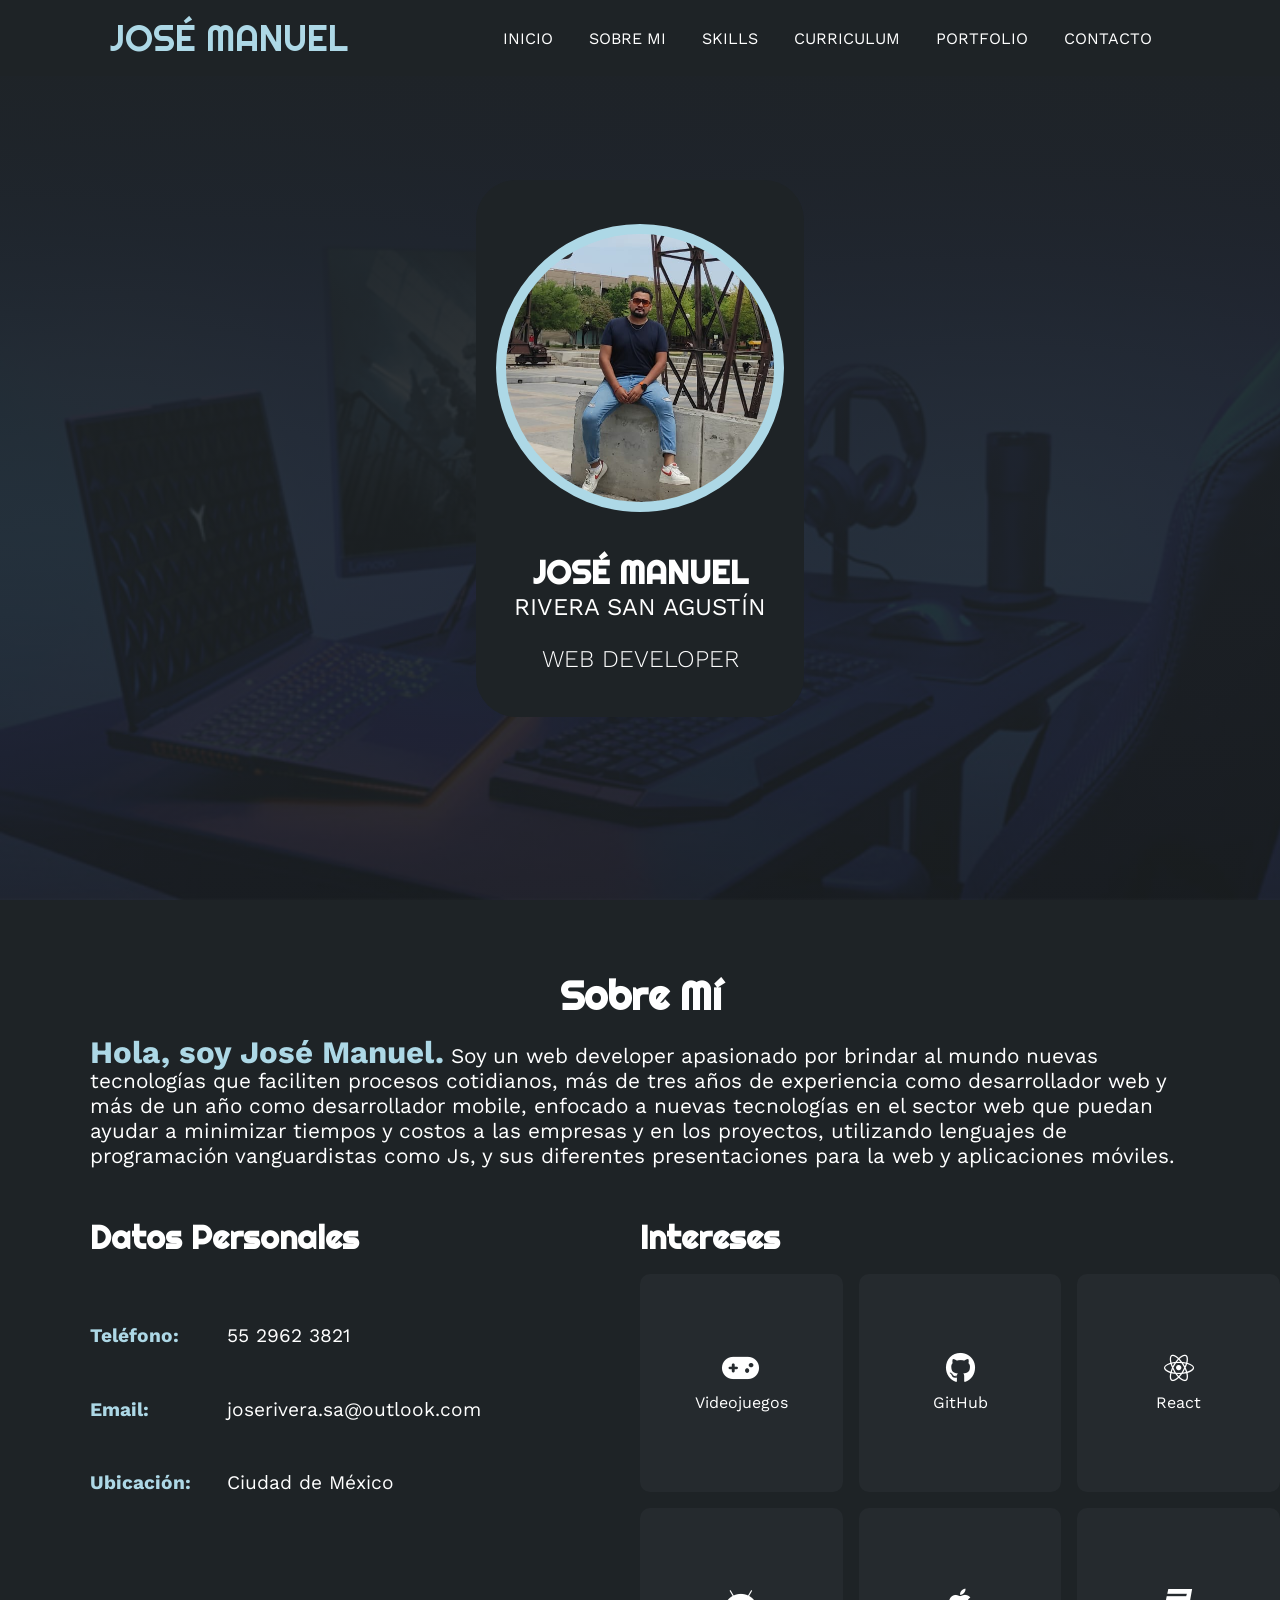
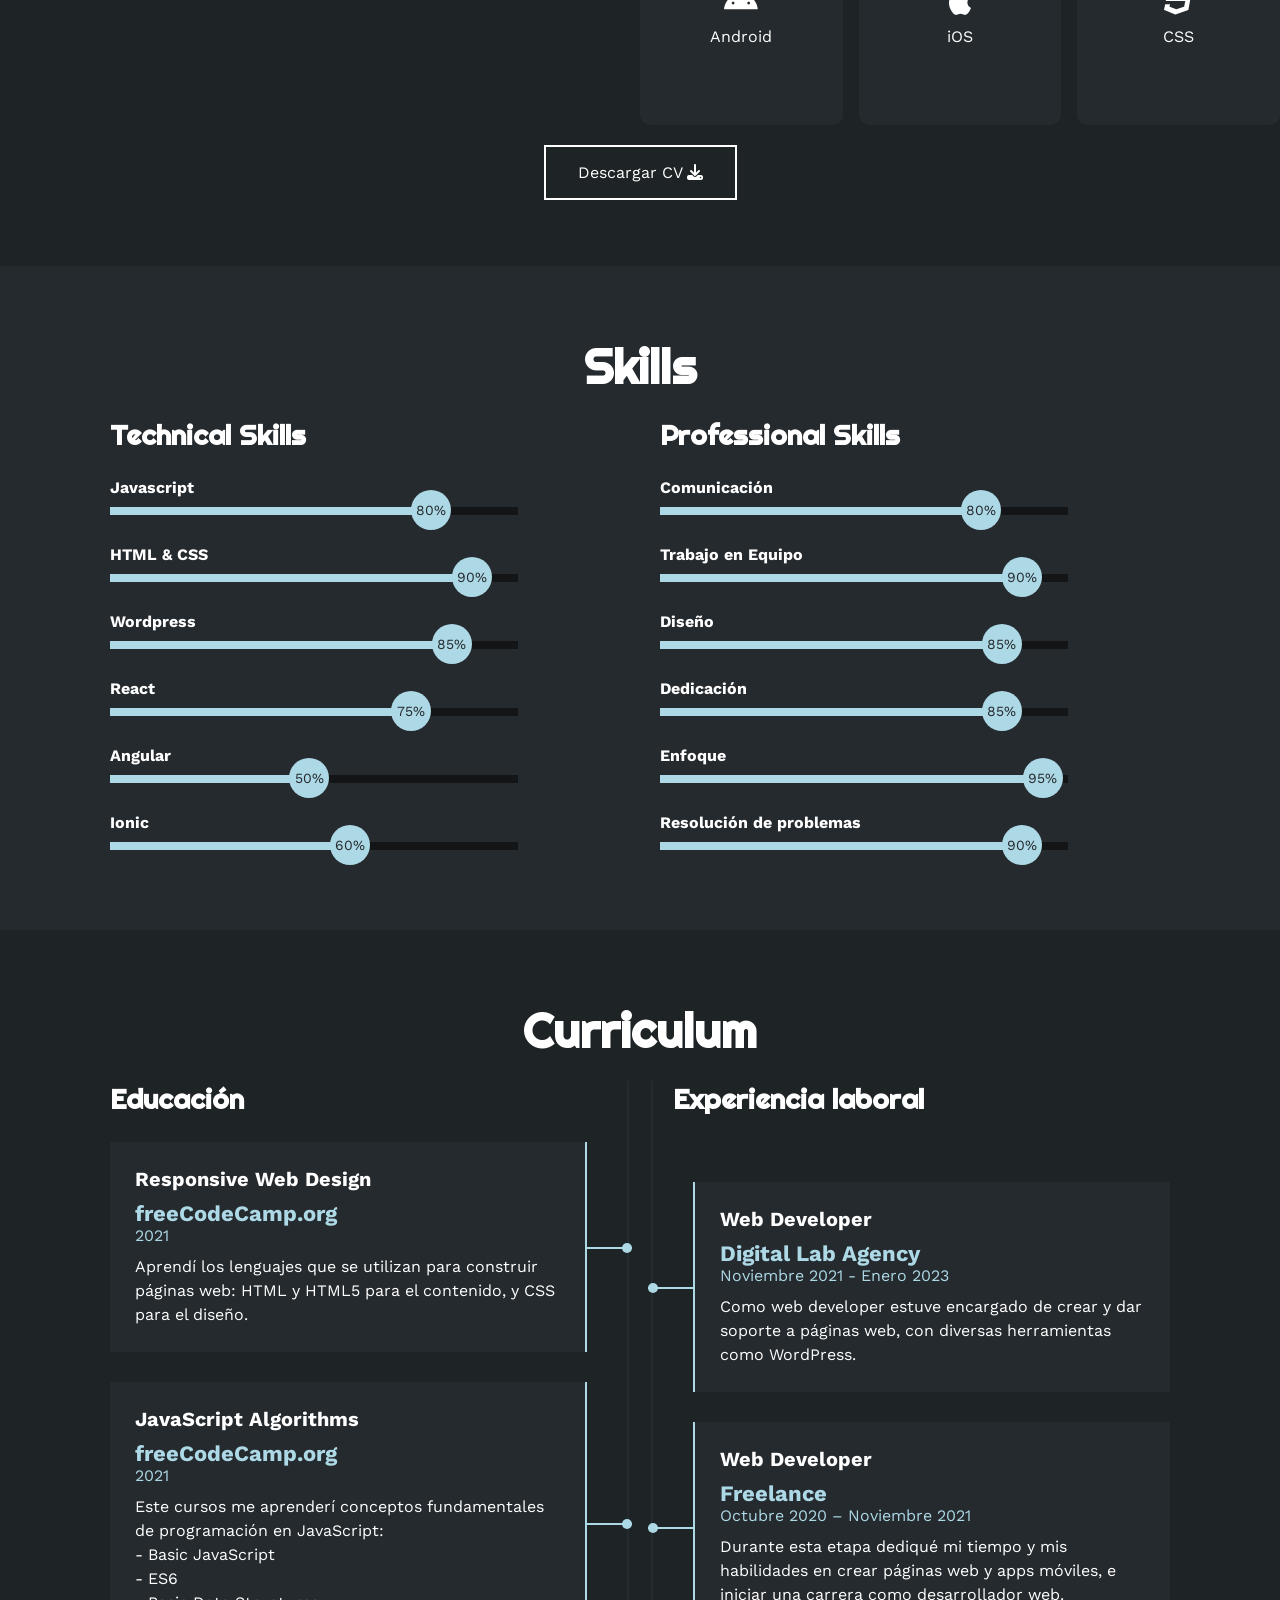
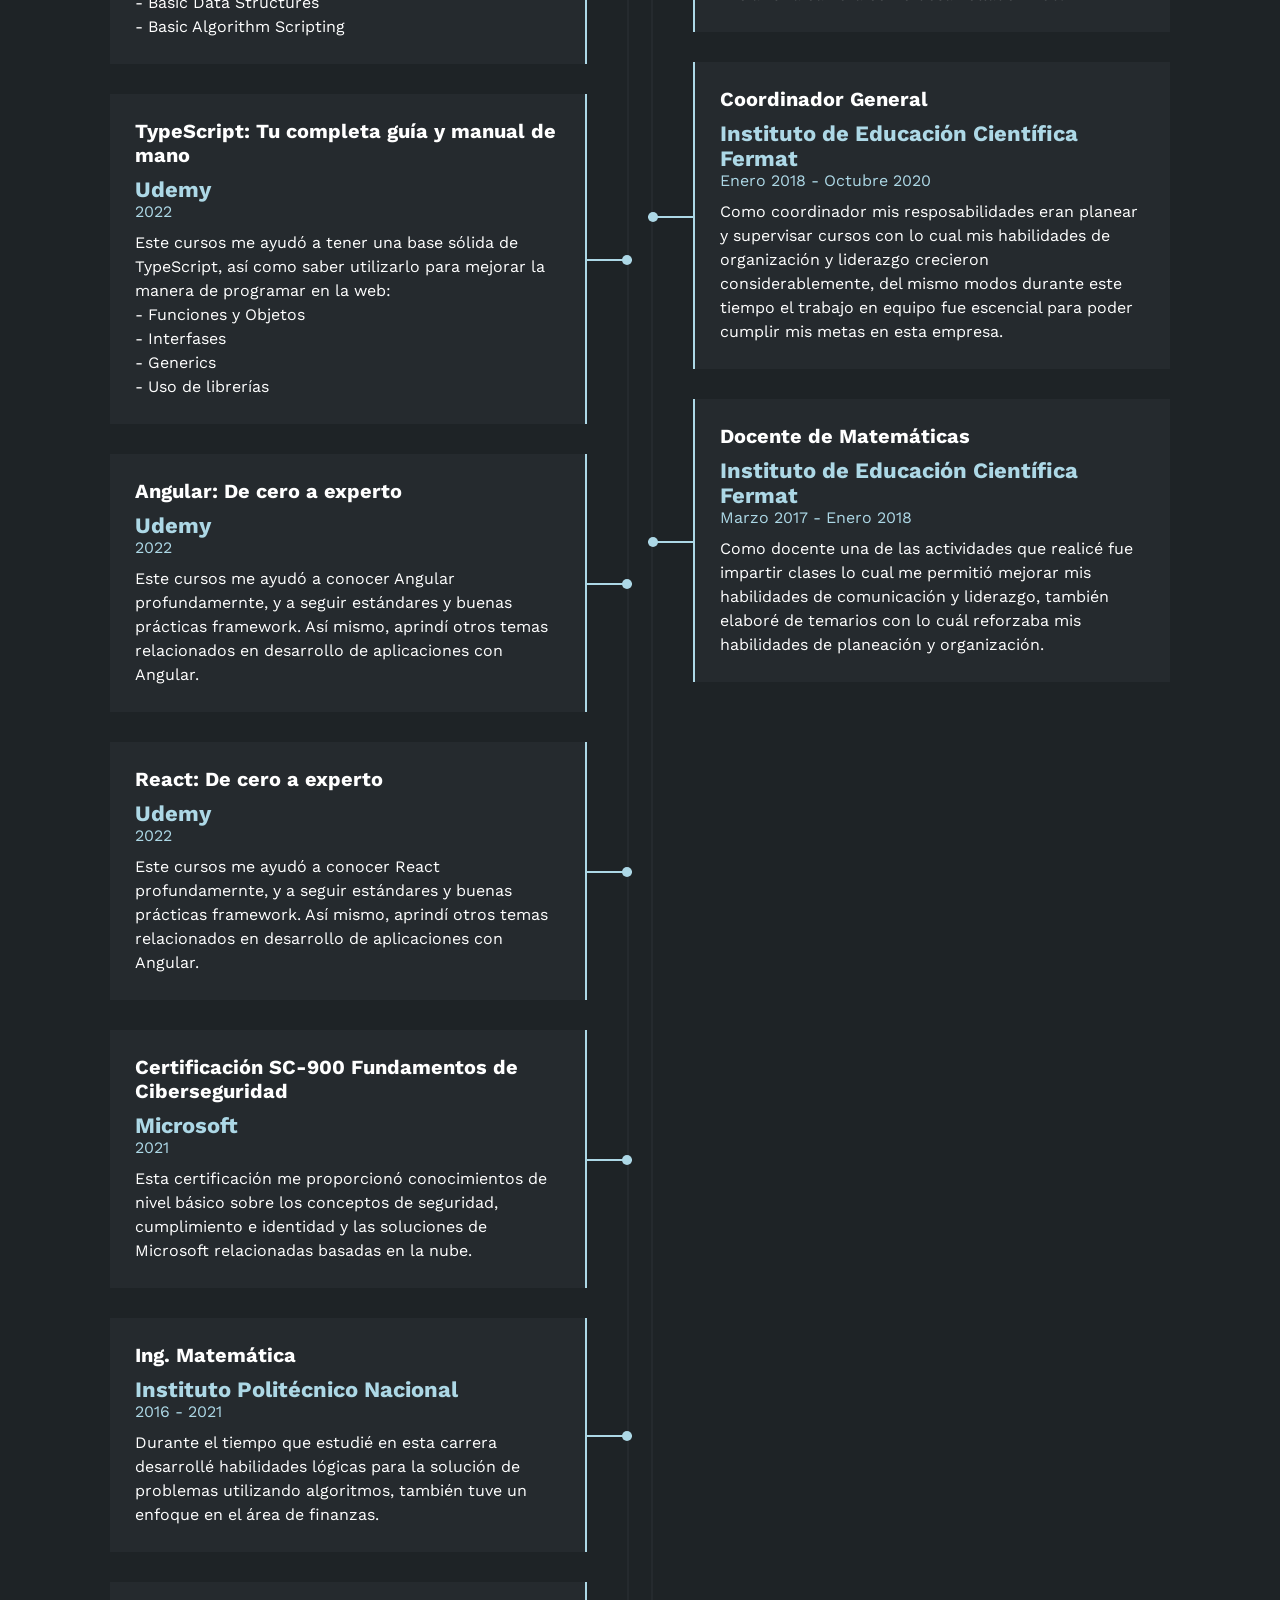
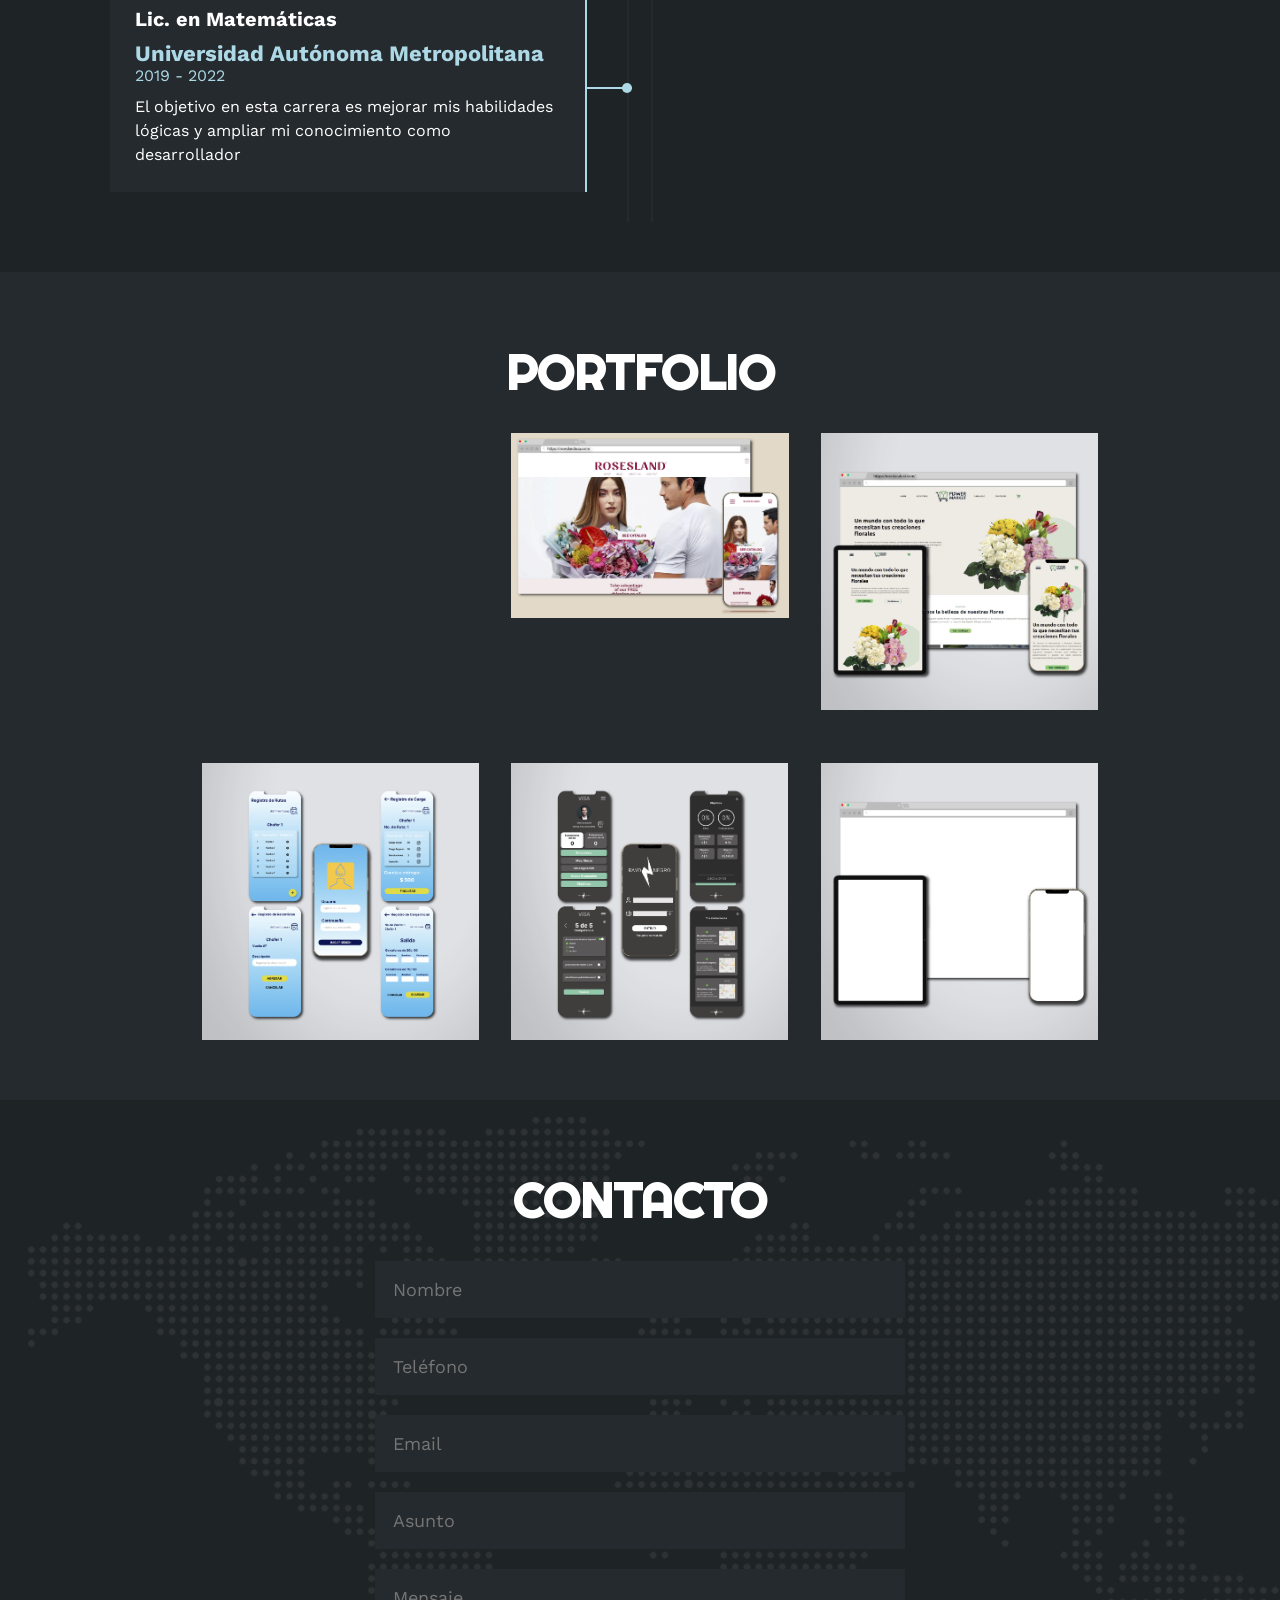
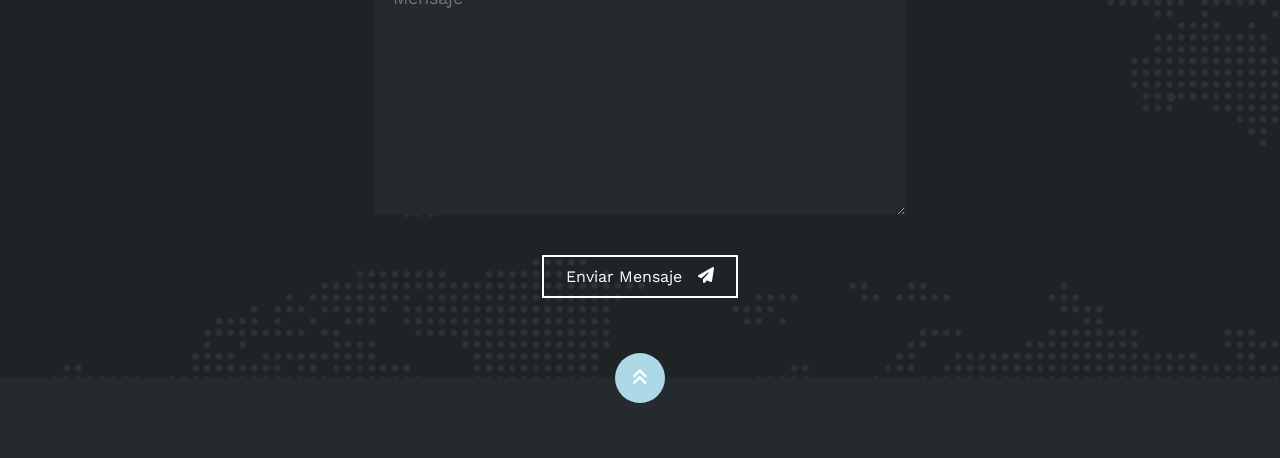
==== index.html @ 25ea89ef "Update index.html" ====
<!DOCTYPE html>
<html lang="es">
<head>
    <meta charset="UTF-8">
    <meta http-equiv="X-UA-Compatible" content="IE=edge">
    <meta name="viewport" content="width=device-width, initial-scale=1.0">
    <link rel="stylesheet" href="https://cdnjs.cloudflare.com/ajax/libs/font-awesome/6.1.2/css/all.min.css" integrity="sha512-1sCRPdkRXhBV2PBLUdRb4tMg1w2YPf37qatUFeS7zlBy7jJI8Lf4VHwWfZZfpXtYSLy85pkm9GaYVYMfw5BC1A==" crossorigin="anonymous" referrerpolicy="no-referrer" />
    <title>Portfolio</title>
    <link rel="shortcut icon" href="img/desarrollador-de-software.ico">
    <link rel="stylesheet" href="estilo.css">
</head>
<body>
    <!-- MENU ENCABEZADO -->
    <div class="contenedor-header">
        <header>
            <div class="logo">
                <a href="#">JOSÉ MANUEL</a>
            </div>
            <nav id="nav">
                <ul>
                    <li><a href="#inicio" onclick="seleccionar()">INICIO</a></li>
                    <li><a href="#sobremi" onclick="seleccionar()">SOBRE MI</a></li>
                    <li><a href="#skills" onclick="seleccionar()">SKILLS</a></li>
                    <li><a href="#curriculum" onclick="seleccionar()">CURRICULUM</a></li>
                    <li><a href="#portfolio" onclick="seleccionar()">PORTFOLIO</a></li>
                    <li><a href="#contacto" onclick="seleccionar()">CONTACTO</a></li>
                </ul>
            </nav>
            <div class="nav-responsive" onclick="mostrarOcultarMenu()">
                <i class="fa-solid fa-bars"></i>
            </div>
        </header>
    </div>

    <!-- SECCION INICIO -->
    <section id="inicio" class="inicio">
        <div class="contenido-banner">
            <div class="contenedor-img"></div>
            <h1>JOSÉ MANUEL</h1>
            <h2>RIVERA SAN AGUSTÍN</h2>
            <div class="cargo">
                <h3>WEB DEVELOPER</h3>
            </div>
        </div>
    </section>

    <!-- SECCION SOBRE MI -->
    <section id="sobremi" class="sobremi">
        <div class="contenido-seccion">
            <h2>Sobre Mí</h2>
            <p><span>Hola, soy José Manuel.</span> Soy un web developer apasionado por brindar al mundo nuevas tecnologías que faciliten procesos cotidianos, más de tres años de experiencia como desarrollador web y más de un año como desarrollador mobile, enfocado a nuevas tecnologías en el sector web que puedan ayudar a minimizar tiempos y costos a las empresas y en los proyectos, utilizando lenguajes de programación vanguardistas como Js, y sus diferentes presentaciones para la web y aplicaciones móviles.</p>

            <div class="fila filaresp">
                <!-- datos personales -->
                <div class="col datos-personales">
                    <h3>Datos Personales</h3>
                    <ul>
                        <li>
                            <strong>Teléfono:</strong>
                            55 2962 3821
                        </li>
                        <li>
                            <strong>Email:</strong>
                            joserivera.sa@outlook.com
                        </li>
                        <li>
                            <strong>Ubicación:</strong>
                            Ciudad de México
                        </li>
                    </ul>
                </div>

                <!-- intereses -->
                <div class="col">
                    <h3>Intereses</h3>
                    <div class="contenedor-intereses">
                        <div class="interes juegos">
                            <i class="fa-solid fa-gamepad"></i>
                            <span>Videojuegos</span>
                        </div>
                        <div class="interes musica">
                            <i class="fa-brands fa-github"></i>
                            <span>GitHub</span>
                        </div>
                        <div class="interes viajes">
                            <i class="fa-brands fa-react"></i>
                            <span>React</span>
                        </div>
                        <div class="interes android">
                            <i class="fa-brands fa-android"></i>
                            <span>Android</span>
                        </div>
                        <div class="interes deporte">
                            <i class="fa-brands fa-apple"></i>
                            <span>iOS</span>
                        </div>
                        <div class="interes ciencia">
                            <i class="fa-brands fa-css3"></i>
                            <span>CSS</span>
                        </div>
                        </div>                        
                    </div>
                </div>
            </div>
            <a target="_blank" href="download/CVJoséManuelRiveraSanAgustín.WebDeveloper.pdf" download="CV José Manuel Rivera San Agustín.pdf">
                Descargar CV <i class="fa-solid fa-download"></i>
                <span class="overlay"></span>
            </a>
        </div>
    </section>

    <!-- SECCION SKILLS -->
    <section class="skills" id="skills">
        <div class="contenido-seccion">
            <h2>Skills</h2>
            <div class="fila">
                <!-- Technical Skill -->
                <div class="col">
                    <h3>Technical Skills</h3>
                    <div class="skill">
                        <span>Javascript</span>
                        <div class="barra-skill">
                            <div class="progreso">
                                <span>80%</span>
                            </div>
                        </div>
                    </div>
                    <div class="skill">
                        <span>HTML & CSS</span>
                        <div class="barra-skill">
                            <div class="progreso">
                                <span>90%</span>
                            </div>
                        </div>
                    </div>
                    <div class="skill">
                        <span>Wordpress</span>
                        <div class="barra-skill">
                            <div class="progreso">
                                <span>85%</span>
                            </div>
                        </div>
                    </div>
                    <div class="skill">
                        <span>React</span>
                        <div class="barra-skill">
                            <div class="progreso">
                                <span>75%</span>
                            </div>
                        </div>
                    </div>
                    <div class="skill">
                        <span>Angular</span>
                        <div class="barra-skill">
                            <div class="progreso">
                                <span>50%</span>
                            </div>
                        </div>
                    </div>
                    <div class="skill">
                        <span>Ionic</span>
                        <div class="barra-skill">
                            <div class="progreso">
                                <span>60%</span>
                            </div>
                        </div>
                    </div>
                </div>
                <!-- Professional Skills -->
                <div class="col">
                    <h3>Professional Skills</h3>
                    <div class="skill">
                        <span>Comunicación</span>
                        <div class="barra-skill">
                            <div class="progreso">
                                <span>80%</span>
                            </div>
                        </div>
                    </div>
                    <div class="skill">
                        <span>Trabajo en Equipo</span>
                        <div class="barra-skill">
                            <div class="progreso">
                                <span>90%</span>
                            </div>
                        </div>
                    </div>
                    <div class="skill">
                        <span>Diseño</span>
                        <div class="barra-skill">
                            <div class="progreso">
                                <span>85%</span>
                            </div>
                        </div>
                    </div>
                    <div class="skill">
                        <span>Dedicación</span>
                        <div class="barra-skill">
                            <div class="progreso">
                                <span>85%</span>
                            </div>
                        </div>
                    </div>
                    <div class="skill">
                        <span>Enfoque</span>
                        <div class="barra-skill">
                            <div class="progreso">
                                <span>95%</span>
                            </div>
                        </div>
                    </div>
                    <div class="skill">
                        <span>Resolución de problemas</span>
                        <div class="barra-skill">
                            <div class="progreso">
                                <span>90%</span>
                            </div>
                        </div>
                    </div>
                </div>
            </div>
        </div>
    </section>

    <!-- SECCION CURRICULUM -->
    <section id="curriculum" class="curriculum">
        <div class="contenido-seccion">
            <h2>Curriculum</h2>
            <div class="fila">
                <div class="col izquierda">
                    <h3>Educación</h3>
                    <div class="item izq">
                        <h4>Responsive Web Design</h4>
                        <span class="casa">freeCodeCamp.org</span>
                        <span class="fecha">2021</span>
                        <p> Aprendí los lenguajes que se utilizan para construir páginas web: HTML y HTML5 para el contenido, y CSS para el diseño.</p>
                        <div class="conectori">
                            <div class="circuloi"></div>
                        </div>
                    </div>
                    <div class="item izq">
                        <h4>JavaScript Algorithms</h4>
                        <span class="casa">freeCodeCamp.org</span>
                        <span class="fecha">2021</span>
                        <p> Este cursos me aprenderí conceptos fundamentales de programación en JavaScript: <br> - Basic JavaScript <br> - ES6 <br> - Basic Data Structures <br> - Basic Algorithm Scripting </p>
                        <div class="conectori">
                            <div class="circuloi"></div>
                        </div>
                    </div>
                    <div class="item izq">
                        <h4>TypeScript: Tu completa guía y manual de mano</h4>
                        <span class="casa">Udemy</span>
                        <span class="fecha">2022</span>
                        <p> Este cursos me ayudó a tener una base sólida de TypeScript, así como saber utilizarlo para mejorar la manera de programar en la web: <br> - Funciones y Objetos <br> - Interfases <br> - Generics <br> - Uso de librerías </p>
                        <div class="conectori">
                            <div class="circuloi"></div>
                        </div>
                    </div>
                    <div class="item izq">
                        <h4>Angular: De cero a experto</h4>
                        <span class="casa">Udemy</span>
                        <span class="fecha">2022</span>
                        <p> Este cursos me ayudó a conocer Angular profundamernte, y a seguir estándares y buenas prácticas framework. Así mismo, aprindí otros temas relacionados en desarrollo de aplicaciones con Angular.</p>
                        <div class="conectori">
                            <div class="circuloi"></div>
                        </div>
                    </div>  
                    <div class="item izq">
                        <h4>React: De cero a experto</h4>
                        <span class="casa">Udemy</span>
                        <span class="fecha">2022</span>
                        <p> Este cursos me ayudó a conocer React profundamernte, y a seguir estándares y buenas prácticas framework. Así mismo, aprindí otros temas relacionados en desarrollo de aplicaciones con Angular.</p>
                        <div class="conectori">
                            <div class="circuloi"></div>
                        </div>
                    </div>
                    <div class="item izq">
                        <h4>Certificación SC-900 Fundamentos de Ciberseguridad</h4>
                        <span class="casa">Microsoft</span>
                        <span class="fecha">2021</span>
                        <p>Esta certificación me proporcionó conocimientos de nivel básico sobre los conceptos de seguridad, cumplimiento e identidad y las soluciones de Microsoft relacionadas basadas en la nube.</p>
                        <div class="conectori">
                            <div class="circuloi"></div>
                        </div>
                    </div>
                    <div class="item izq">
                        <h4>Ing. Matemática</h4>
                        <span class="casa">Instituto Politécnico Nacional</span>
                        <span class="fecha">2016 - 2021</span>
                        <p>Durante el tiempo que estudié en esta carrera desarrollé habilidades lógicas para la solución de problemas utilizando algoritmos, también tuve un enfoque en el área de finanzas.</p>
                        <div class="conectori">
                            <div class="circuloi"></div>
                        </div>
                    </div>       
                    <div class="item izq">
                        <h4>Lic. en Matemáticas</h4>
                        <span class="casa">Universidad Autónoma Metropolitana</span>
                        <span class="fecha">2019 - 2022</span>
                        <p>El objetivo en esta carrera es mejorar mis habilidades lógicas y ampliar mi conocimiento como desarrollador </p>
                        <div class="conectori">
                            <div class="circuloi"></div>
                        </div>
                    </div>
                </div>

                <div class="col derecha">
                    <h3>Experiencia laboral</h3>
                    <div class="deri">

                        <div class="item der">
                            <h4>Web Developer</h4>
                            <span class="casa">Digital Lab Agency</span>
                            <span class="fecha">Noviembre 2021 - Enero 2023</span>
                            <p>Como web developer estuve encargado de crear y dar soporte a páginas web, con diversas herramientas como WordPress.  </p>
                            <div class="conectord">
                                <div class="circulod"></div>
                            </div>
                        </div>
                        <div class="item der">
                            <h4>Web Developer</h4>
                            <span class="casa">Freelance</span>
                            <span class="fecha">Octubre 2020 – Noviembre 2021</span>
                            <p>Durante esta etapa dediqué mi tiempo y mis habilidades en crear páginas web y apps móviles, e iniciar una carrera como desarrollador web. </p>
                            <div class="conectord">
                                <div class="circulod"></div>
                            </div>
                        </div>
                        <div class="item der">
                            <h4>Coordinador General</h4>
                            <span class="casa">Instituto de Educación Científica Fermat</span>
                            <span class="fecha">Enero 2018 - Octubre 2020</span>
                            <p>Como coordinador mis resposabilidades eran planear y supervisar cursos con lo cual mis habilidades de organización y liderazgo crecieron considerablemente, del mismo modos durante este tiempo el trabajo en equipo fue escencial para poder cumplir mis metas en esta empresa.</p>
                            <div class="conectord">
                                <div class="circulod"></div>
                            </div>
                        </div>
                        <div class="item der">
                            <h4>Docente de Matemáticas</h4>
                            <span class="casa">Instituto de Educación Científica Fermat</span>
                            <span class="fecha">Marzo 2017 - Enero 2018</span>
                            <p>Como docente una de las actividades que realicé fue impartir clases lo cual me permitió mejorar mis habilidades de comunicación y liderazgo, también elaboré de temarios con lo cuál reforzaba mis habilidades de planeación y organización.</p>
                            <div class="conectord">
                                <div class="circulod"></div>
                            </div>
                        </div>
                    </div>
                </div>
            </div>
        </div>
    </section>

    <!-- SECCION PORTFOLIO -->
    <section id="portfolio" class="portfolio">
        <div class="contenido-seccion">
            <h2>PORTFOLIO</h2>
            <div class="galeria">
                <div class="proyecto p1">
                    <div class="overlay">
                        <h3>Soul Films</h3>
                        <p>Página Web</p>
                    </div>
                </div>
                <div class="proyecto p2">
                    <a href="https://roseslandusa.com/" target="_blank">
                        <div class="overlay">
                            <h3>ROSESLAND</h3>
                            <p>Página Web</p>
                        </div>
                    </a>
                </div>
                <div class="proyecto p3">
                    <a href="http://flowermarketmx.com/" target="_blank">
                        <div class="overlay">
                            <h3>Flower Market</h3>
                            <p>Página Web</p>
                        </div>
                    </a>
                </div>
                <div class="proyecto p4">
                    <a href="https://www.figma.com/file/9SmV5LiSKSox5v4CZLSGze/Purificadora-Pure-Water?t=ohBXqF3AfWhGl2Ji-1" target="_blank">
                        <div class="overlay">
                            <h3>Purificadora</h3>
                            <p>App Android</p>
                        </div>
                    </a>
                </div>
                <div class="proyecto p5">
                    <a href="https://www.figma.com/file/hq88uGbxchFpYc0xC19925/Rayo-Negro?node-id=0-1&t=TwNl8Jx9VNA9vpJn-0" target="_blank">
                        <div class="overlay">
                            <h3>Rayo Negro</h3>
                            <p>App Android</p>
                        </div>
                    </a>
                </div>
                <div class="proyecto p6">
                    <div class="overlay">
                        <h3>COMING SOON...</h3>
                    </div>
                </div>
            </div>
        </div>
    </section>

    <!-- SECCION CONTACTO -->
    <section id="contacto" class="contacto">
        <div class="contenido-seccion">
            <h2>CONTACTO</h2>
            <div class="fila">
                <!-- Formulario -->
                <div class="col">
                    <input type="text" placeholder="Nombre">
                    <input type="text" placeholder="Teléfono">
                    <input type="text" placeholder="Email">
                    <input type="text" placeholder="Asunto">
                    <textarea name="" id="" cols="30" rows="10" placeholder="Mensaje"></textarea>
                    <button>
                        <p>Enviar Mensaje</p><i class="fa-solid fa-paper-plane"></i>
                        <span class="overlay"></span>
                    </button>
                </div>
            </div>
        </div>
    </section>

    <!-- footer -->
    <footer>
        <a href="#inicio" class="arriba">
            <i class="fa-solid fa-angles-up"></i>
        </a>
    </footer>

    <script src="script.js"></script>
</body>
</html>
---- estilo.css ----
@import url('https://fonts.googleapis.com/css2?family=Righteous&family=Work+Sans:wght@100;300;400;600;800&display=swap');
*{
    box-sizing: border-box;
    font-family: 'Work Sans';
    margin: 0;
    padding: 0;
}
html{
    /* me permite deslizar cuando hago clic en los links del menu */
    scroll-behavior: smooth;
}
/* MENU */
.contenedor-header{
    background: #1e2326;
    position: fixed;
    width: 100%;
    top: 0;
    left: 0;
    z-index: 99;
}
.contenedor-header header{
    max-width: 1100px;
    margin: auto;
    display: flex;
    justify-content: space-between;
    align-items: center;
    padding: 15px 20px;
}
.contenedor-header header .logo a{
    font-family: 'Righteous';
    font-size: 36px;
    color: lightblue;
    text-decoration: none;
}
.contenedor-header header ul{
    display: flex;
    list-style: none;
}
.contenedor-header header nav ul li a{
    text-align: none;
    color: #fff;
    margin: 0 15px;
    padding: 3px;
    transition: .5s;
    text-decoration: none;
}
.contenedor-header header nav ul li a:hover{
    color: lightblue;
}
.nav-responsive{
    background-color: lightblue;
    color: #1e2326;
    padding: 5px 10px;
    border-radius: 5px;
    cursor: pointer;
    display: none;
}
/* SECCION I N I C I O */
.inicio{
    background: linear-gradient(to top, rgba(30,35,38,.8), rgba(30,35,38,1)),
    url(img/Setup.jpg);
    background-size: cover;
    height: 100vh;
    color: #fff;
    display: flex;
    align-items: center;
}
.inicio .contenido-banner{
    padding: 20px;
    background-color: #1e2326;
    max-width: 350px;
    margin: 20vh auto auto auto;
    text-align: center;
    border-radius: 40px;
}



.contenedor-img {
    background-image: url("img/Profile1.jpeg");
    background-position: 35% 80%;
    background-repeat: no-repeat;
    background-size: 300%;
    width: 18em;
    height: 18em;
    border: 10px solid lightblue;
    border-radius: 50%;
    margin-top: 1.5em;
}

.inicio .contenido-banner h1{
    margin-top: 40px;
    font-size: 2em;
    font-family: 'Righteous';
}
.inicio .contenido-banner h2{
    font-size: 1.5em;
    font-weight: 400;
}
.inicio .contenido-banner a{
    color: #fff;
    display: inline-block;
    text-decoration: none;
    border: 1px solid #fff;
    border-radius: 100%;
    width: 42px;
    height: 42px;
    line-height: 42px;
    margin: 40px 5px;
    font-size: 20px;
    transition: .3s;
}
.inicio .contenido-banner a:hover{
    background-color: lightblue;
}

.cargo h3{
    font-size: 1.5em;
    padding-top: 1em;
    font-weight: 300 !important;
    padding-bottom: 1em;
}

.sobremi{
    background-color: #1e2326;
    color: #fff;
    padding: 50px 20px;
}
.sobremi .contenido-seccion{
    max-width: 1100px;
    margin: auto;
}
.sobremi h2{
    font-size: 2.5em;
    font-family: 'Righteous';
    text-align: center;
    padding: 20px 0;

}
.sobremi .contenido-seccion p{
    font-size: 1.3em;
    line-height: 1.2em;
    margin-bottom: 1em;
}
.sobremi .contenido-seccion p span{
    color: lightblue;
    font-weight: bold;
    font-size: 1.5em;
}
.sobremi .fila{
    display: flex;
}
.sobremi .fila .col {
    margin-top: 2.5%;
    width: 50%;
}
.sobremi .fila .col h3{
    font-size: 2em;
    font-family: 'Righteous';
    margin-bottom: 0.5em;
}
.sobremi .fila .col ul{
    list-style: none;
}
.sobremi .fila .col ul li{
    margin: 12px 0;
}
.sobremi .fila .col ul li strong{
    display: inline-block;
    color: lightblue;
    width: 130px;
}
.sobremi .fila .col ul li span{
    background-color: lightblue;
    padding: 3px;
    font-weight: bold;
    border-radius: 5px;
}

.sobremi .fila {
    display: flex;
    flex-wrap: wrap;
}

.col {
    display: flex;
    flex-direction: column;
}

.datos-personales li {
    font-size: 1.2em;
}

.contenedor-intereses {
    display: grid;
    grid-template-columns: 1fr 1fr 1fr;
    grid-template-rows: 1fr 1fr;
    grid-template-areas: "juegos musica viajar" "android deporte ciencia";
    grid-gap: 1em;
    height: 100%;
}

.juegos {
    grid-area: juegos;
    width: 100%;
    height: 100%;
}

.musica {
    grid-area: musica;
}

.viajes {
    grid-area: viajar;    
}

.android {
    grid-area: android;    
}

.deporte {
    grid-area: deporte;    
}

.ciencia {
    grid-area: ciencia;    
}

.sobremi .fila .interes{
    width: 100%;
    height: 100%;
    background-color: #252A2E;
    border-radius: 10px;
    margin: 0 15px 15px 0;
    display: flex;
    flex-direction: column;
    align-items: center;
    justify-content: center;
    transition: .3s;
}
.sobremi .fila .col .contenedor-intereses .interes:hover{
    background-color: lightblue;
    color: #252A2E;
}
.sobremi .fila .col .contenedor-intereses .interes i{
    font-size: 30px;
    margin-bottom: 10px;
}
.sobremi a{
    cursor: pointer;
    background-color: transparent;
    border: 2px solid #fff;
    width: fit-content;
    display: block;
    margin: 5em auto 1em auto;
    padding: 1em 2em;
    font-size: 1em;
    color: #fff;
    position: relative;
    z-index: 10;
    text-decoration: none;
}
.sobremi a .overlay{
    position: absolute;
    top: 0;
    left: 0;
    width: 0;
    height: 100%;
    background-color: lightblue;
    color: #252A2E;
    z-index: -1;
    transition: 0.8s;
}
.sobremi a:hover .overlay{
    width: 100%;
}
/* SECCION S K I L L S */
.skills{
    background-color: #252A2E;
    color: #fff;
    padding: 50px 20px;
}
.skills .contenido-seccion{
    max-width: 1100px;
    margin: auto;
}
.skills h2{
    font-size: 48px;
    font-family: 'Righteous';
    text-align: center;
    padding: 20px 0;

}
.skills .fila{
    display: flex;
}
.skills .fila .col{
    width: 50%;
    padding: 0 20px;
}
.skills .fila .col h3{
    font-size: 28px;
    font-family: 'Righteous';
    margin-bottom: 25px;
}
.skills .skill > span{
    font-weight: bold;
    display: block;
    margin-bottom: 10px;
}
.skills .skill .barra-skill{
    height: 8px;
    width: 80%;
    background-color: #131517;
    position: relative;
    margin-bottom: 30px;
}
.skills .skill .progreso{
    background-color: lightblue;
    position: absolute;
    top: 0;
    left: 0;
    height: 8px;
}
.skills .skill .barra-skill span{
    position: absolute;
    height: 40px;
    width: 40px;
    background-color: lightblue;
    border-radius: 50px;
    line-height: 40px;
    text-align: center;
    top: -17px;
    right: -15px;
    font-size: 14px;
}
.progreso span {
    color: #252A2E !important;
}
/* Estas clases se agregaran dinamicamente mediante javascript */
.skills .skill .javascript{
    width: 0%;
    animation: 2s javascript forwards;
}
@keyframes javascript {
    0%{width: 0%;}
    100%{width: 80%;}
}

.skills .skill .htmlcss{
    width: 0%;
    animation: 2s htmlcss forwards;
}
@keyframes htmlcss {
    0%{width: 0%;}
    100%{width: 90%;}
}

.skills .skill .wordpress{
    width: 0%;
    animation: 2s wordpress forwards;
}
@keyframes wordpress {
    0%{width: 0%;}
    100%{width: 85%;}
}

.skills .skill .react{
    width: 0%;
    animation: 2s react forwards;
}
@keyframes react {
    0%{width: 0%;}
    100%{width: 75%;}
}

.skills .skill .angular{
    width: 0%;
    animation: 2s angular forwards;
}
@keyframes angular {
    0%{width: 0%;}
    100%{width: 50%;}
}

.skills .skill .ionic{
    width: 0%;
    animation: 2s ionic forwards;
}
@keyframes ionic {
    0%{width: 0%;}
    100%{width: 60%;}
}

.skills .skill .comunicacion{
    width: 0%;
    animation: 2s comunicacion forwards;
}
@keyframes comunicacion {
    0%{width: 0%;}
    100%{width: 80%;}
}

.skills .skill .trabajo{
    width: 0%;
    animation: 2s trabajo forwards;
}
@keyframes trabajo {
    0%{width: 0%;}
    100%{width: 90%;}
}

.skills .skill .creatividad{
    width: 0%;
    animation: 2s creatividad forwards;
}
@keyframes creatividad {
    0%{width: 0%;}
    100%{width: 85%;}
}

.skills .skill .dedicacion{
    width: 0%;
    animation: 2s dedicacion forwards;
}
@keyframes dedicacion {
    0%{width: 0%;}
    100%{width: 85%;}
}

.skills .skill .responsabilidad{
    width: 0%;
    animation: 2s responsabilidad forwards;
}
@keyframes responsabilidad {
    0%{width: 0%;}
    100%{width: 95%;}
}

.skills .skill .resolucion{
    width: 0%;
    animation: 2s resolucion forwards;
}
@keyframes resolucion {
    0%{width: 0%;}
    100%{width: 90%;}
}
/* SECCION CURRICULUM */
.curriculum{
    background-color: #1e2326;
    color: #fff;
    padding: 50px 20px;
}
.curriculum .contenido-seccion{
    max-width: 1100px;
    margin: auto;
}
.curriculum h2{
    font-size: 48px;
    font-family: 'Righteous';
    text-align: center;
    padding: 20px 0;

}
.curriculum .fila{
    display: flex;
    justify-content: space-between;
}
.curriculum .fila .col{
    width: 49%;
    padding: 0 20px;
}
.curriculum .fila .col h3{
    font-size: 28px;
    font-family: 'Righteous';
    margin-bottom: 25px;
}
.curriculum .fila .izquierda{
    border-right: 2px solid #252A2E;
}
.curriculum .fila .derecha{
    border-left: 2px solid #252A2E;
}
.curriculum .fila .item{
    padding: 25px;
    margin-bottom: 30px;
    background-color: #252A2E;
    position: relative;
}
.curriculum .fila .item h4{
    font-size: 20px;
    margin-bottom: 10px;
}
.curriculum .fila .item .casa{
    color: lightblue;
    font-size: 22px;
    font-weight: bold;
    display: block;
}
.curriculum .fila .item .fecha{
    display: block;
    color: lightblue;
    margin-bottom: 10px;
}
.curriculum .fila .item p{
    line-height: 24px;
}
.curriculum .fila .izq{
    border-right: 2px solid lightblue;
    margin-right: 20px;
}
.curriculum .fila .der{
    border-left: 2px solid lightblue;
    margin-left: 20px;
}
.curriculum .fila .item .conectori{
    height: 2px;
    background-color: lightblue;
    width: 47px;
    position: absolute;
    top: 50%;
    right: -47px;
    z-index: 5;
}
.curriculum .fila .item .conectori .circuloi{
    display: block;
    height: 10px;
    width: 10px;
    border-radius: 50%;
    background-color: lightblue;
    float: right;
    position: relative;
    bottom: 4px;
}
.curriculum .fila .item .conectord{
    height: 2px;
    background-color: lightblue;
    width: 47px;
    position: absolute;
    top: 50%;
    left: -47px;
    z-index: 5;
}
.curriculum .fila .item .conectord .circulod{
    display: block;
    height: 10px;
    width: 10px;
    border-radius: 50%;
    background-color: lightblue;
    float: left;
    position: relative;
    bottom: 4px;
}

.deri {
    margin-top: 8%;
}
/* SECCION PORTFOLIO */
.portfolio{
    background-color: #252A2E;
    color: #fff;
    padding: 50px 20px;
}
.portfolio .contenido-seccion{
    max-width: 1100px;
    margin: auto;
}
.portfolio h2{
    font-size: 48px;
    font-family: 'Righteous';
    text-align: center;
    padding: 20px 0;
}

.datos-personales li {
    padding-top: 2em;
}

.galeria {
    display: grid;
    width: 70vw;
    grid-template-columns: 1fr 1fr 1fr;
    grid-template-rows: 1fr 1fr;
    grid-template-areas: "p1 p2 p3" "p4 p5 p6";
    gap: 2em;
}

.p1 {
    grid-area: p1;
    background-image: url(img/Mockup_soulfilms-01.png);
    background-size: contain;
    background-repeat: no-repeat;
}

.p2 {
    grid-area: p2;
    background-image: url(img/Mockup_rosesland-01.png);
    background-size: contain;
    background-repeat: no-repeat;
}

.p3 {
    grid-area: p3;
    background-image: url(img/mockup_flowermarket-01.png);
    background-size: contain;
    background-repeat: no-repeat;
}

.p4 {
    grid-area: p4;
    background-image: url(img/Mockup_puriapp-01.png);
    background-size: contain;
    background-repeat: no-repeat;
}

.p5 {
    grid-area: p5;
    background-image: url(img/Mockup_rayonegro-01-01.png);
    background-size: contain;
    background-repeat: no-repeat;
}

.p6 {
    grid-area: p6;
    background-image: url(img/Mockup_pagweb-01.png);
    background-size: contain;
    background-repeat: no-repeat;
}

.interes {
    width: 30vw;
    aspect-ratio: 1/1;
}

.portfolio {
    display: flex;
    flex-wrap: wrap;
    justify-content: space-around;
}
.portfolio .galeria .proyecto{
    position: relative;
    aspect-ratio: 1/1;
    max-width: 340px;
    height: fit-content;
    margin: 10px;
    cursor: pointer;
}
.portfolio .proyecto img{
    width: 100%;
    height: 50%;
    display: block;
}
.proyecto {
    width: 100%;
    transition: 1.2s;
}
.portfolio .galeria .proyecto .overlay{
    position: absolute;
    top: 0;
    width: 100%;
    height: 100%;
    text-align: center;
    background: linear-gradient(#252A2E , #252A2E 80%);
    display: flex;
    flex-direction: column;
    justify-content: center;
    transition: 0.5s;
    font-size: 18px;
    letter-spacing: 3px;
    opacity: 0;
    text-decoration: none;
}
.portfolio .galeria .proyecto .overlay h3{
    margin-bottom: 20px;
    transition: 1s;
    text-decoration: none;
}
.portfolio .galeria .proyecto .overlay:hover{
    opacity: 0.8;
}
.proyecto:hover {
    transform: scale(1.1);
}
.portfolio .galeria .proyecto .overlay:hover h3{
    margin-bottom: 0px;
    color: #fff;
}
.proyecto a {
    text-decoration: none;
    color: #fff !important;
}
.overlay p {
    color: #fff;
}
/* SECCION CONTACTO */
.contacto{
    background-image: url(img/contact_bg.png);
    background-color: #1e2326;
    color: #fff;
    padding: 50px 0;
}
.contacto .contenido-seccion{
    max-width: 1100px;
    margin: auto;
}
.contacto h2{
    font-size: 48px;
    font-family: 'Righteous';
    text-align: center;
    padding: 20px 0;
}
.contacto .fila{
    display: flex;
    justify-content: center;
}
.contacto .col{
    width: 50%;
    padding: 10px;
    position: relative;
}
.contacto .col input, .contacto .col textarea{
    display: block;
    width: 100%;
    padding: 18px;
    border: none;
    margin-bottom: 20px;
    background-color: #252A2E;
    color: #fff;
    font-size: 18px;
}
.contacto button{
    cursor: pointer;
    background-color: transparent;
    border: 2px solid #fff;
    width: fit-content;
    display: flex;
    margin: 20px auto;
    padding: 10px 22px;
    font-size: 16px;
    color: #fff;
    position: relative;
    z-index: 10;
    gap: 1em;
}
.contacto button .overlay{
    position: absolute;
    top: 0;
    left: 0;
    width: 0;
    height: 100%;
    background-color: lightblue;
    z-index: -1;
    transition: 1s;
}
.contacto button:hover .overlay{
    width: 100%;
}
.contacto .col img{
    width: 100%;
}
.contacto .col .info{
    position: absolute;
    top: 40%;
    background-color: #252A2E;
    padding: 20px;
    max-width: 350px;
    left: 50%;
    transform: translate(-50%, -50%);
}
.contacto .col .info ul{
    list-style: none;
}
.contacto .col .info ul li{
    margin-bottom: 20px;
}
.contacto .col .info ul li i{
    color: #1CB698;
    display: inline-block;
    margin-right: 20px;
}
footer{
    background-color: #252A2E;
    color: #fff;
    padding: 50px 0 30px 0;
    text-align: center;
    position: relative;
    width: 100%;
}
footer .redes{
    margin-bottom: 20px;
}
footer .redes a{
    color: #fff;
    display: inline-block;
    text-decoration: none;
    border: 1px solid #fff;
    border-radius: 100%;
    width: 42px;
    height: 42px;
    line-height: 42px;
    margin: 40px 5px;
    font-size: 20px;
    transition: .3s;
}
footer .arriba{
    display: block;
    width: 50px;
    height: 50px;
    background-color: lightblue;
    color: #fff;
    position: absolute;
    left: 50%;
    transform: translateX(-50%);
    top: -25px;
    border-radius: 50%;
    line-height: 50px;
    font-size: 18px;
}
/* SECCION RESPONSIVE */
@media screen and (max-width:980px){
    nav{
        display: none;
    }
    .nav-responsive{
        display: block;
    }
    nav.responsive{
        display: block;
        position: absolute;
        right: 0;
        top: 75px;
        background-color: #252A2E;
        width: 180px;
    }
    nav.responsive ul{
        display: block !important;
    }
    nav.responsive ul li{
        border-bottom: 1px solid #fff;
        padding: 10px 0;
    }

    .datos-personales {
        margin-bottom: 2em;;
        width: 100vw !important;
    }

    .filaresp {
        display: flex;
        flex-direction: column;
        align-items: flex-start;
    }

    .contenedor-intereses {
        display: grid;
        width: 100%;
        grid-template-columns: 1fr 1fr 1fr;
        grid-template-rows: 1fr 1fr;
        grid-template-areas: "juegos musica viajar" "android deporte ciencia";
        grid-gap: 1em;
        height: 100%;
        margin-bottom: 2em;
        margin-left: 45%;
    }
}


@media screen and (max-width:700px){
    .sobremi .fila{
        display: block;
    }
    .sobremi .fila .col{
        width: fit-content;
    }

    .skills .fila{
        display: block;
    }
    .skills .fila .col{
        width: 100%;
    }
    .skills .fila .col .barra-skill{
        width: 100%;
    }

    .curriculum .fila{
        display: block;
    }
    .curriculum .fila .col{
        width: 90%;
    }
    .curriculum .fila .derecha{
        margin-left: 0;
    }

    .datos-personales {
        width: 100% !important;
    }

    .filaresp {
        display: flex !important;
        flex-direction: column !important;
        align-items: flex-start !important;
        margin-left: 0 !important;
    }

    .contenedor-intereses {
        display: grid;
        width: 100%;
        grid-template-columns: 1fr 1fr;
        grid-template-rows: 1fr 1fr 1fr;
        grid-template-areas: "juegos musica" "viajar android" "deporte ciencia";
        grid-gap: 1em;
        height: 100%;
        margin-bottom: 2em;
        margin-left: 0;
    }

    .contenedor-intereses {
        width: 75vw;
    }

    .galeria {
        display: grid;
        width: 95%;
        grid-template-columns: 1fr;
        grid-template-rows: 1fr 1fr 1fr 1fr 1fr 1fr;
        grid-template-areas: "p1" "p2" "p3" "p4" "p5" "p6";
        gap: 2em;
    }
    
    .p1 {
        grid-area: p1;
    }
    
    .p2 {
        grid-area: p2;
    }
    
    .p3 {
        grid-area: p3;
    }
    
    .p4 {
        grid-area: p4;
    }
    
    .p5 {
        grid-area: p5;
    }
    
    .p6 {
        grid-area: p6;
    }

    .portfolio {
        display: block;
        width: 100%;
    }
    .portfolio .galeria .proyecto{
        max-width: 100%;
    }
    .portfolio .galeria .proyecto img{
        width: 100%;
    }
    .contacto .fila{
        display: block;
    }
    .contacto .fila .col{
        width: 100%;
    }
}
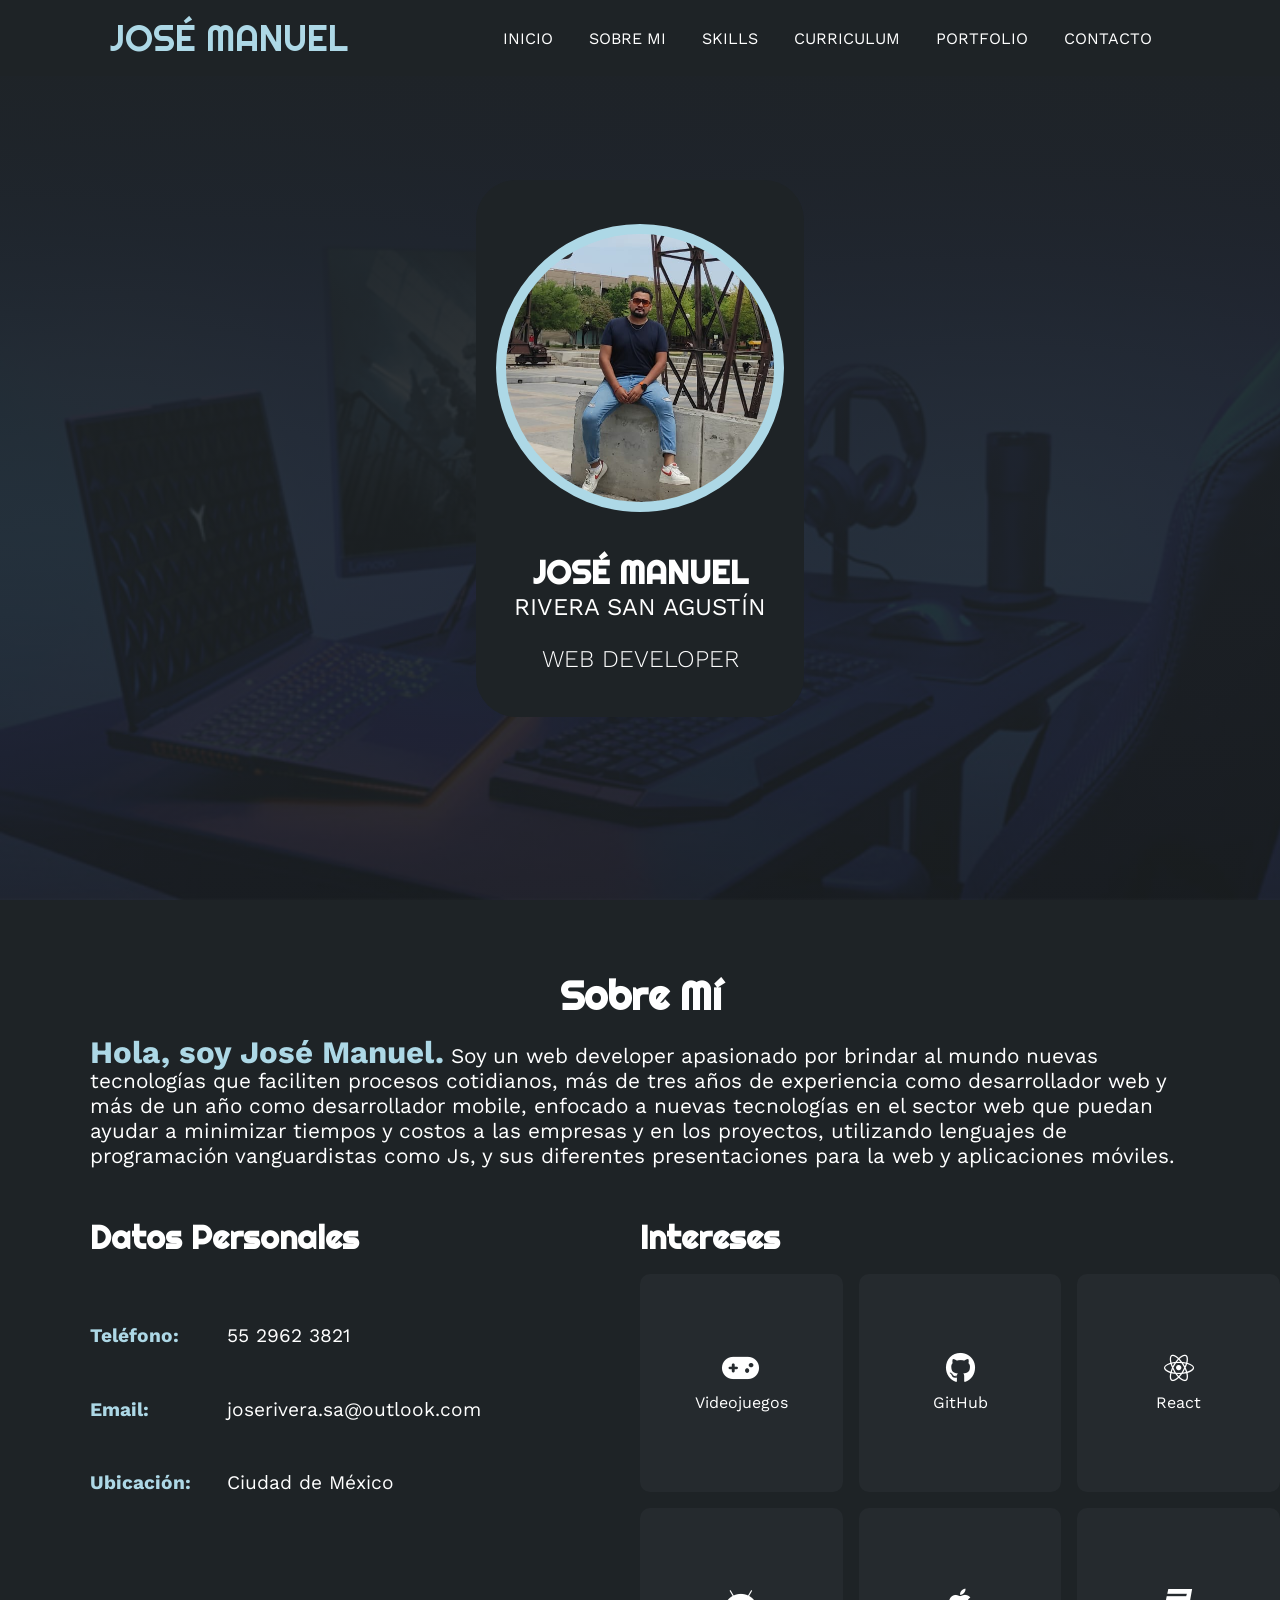
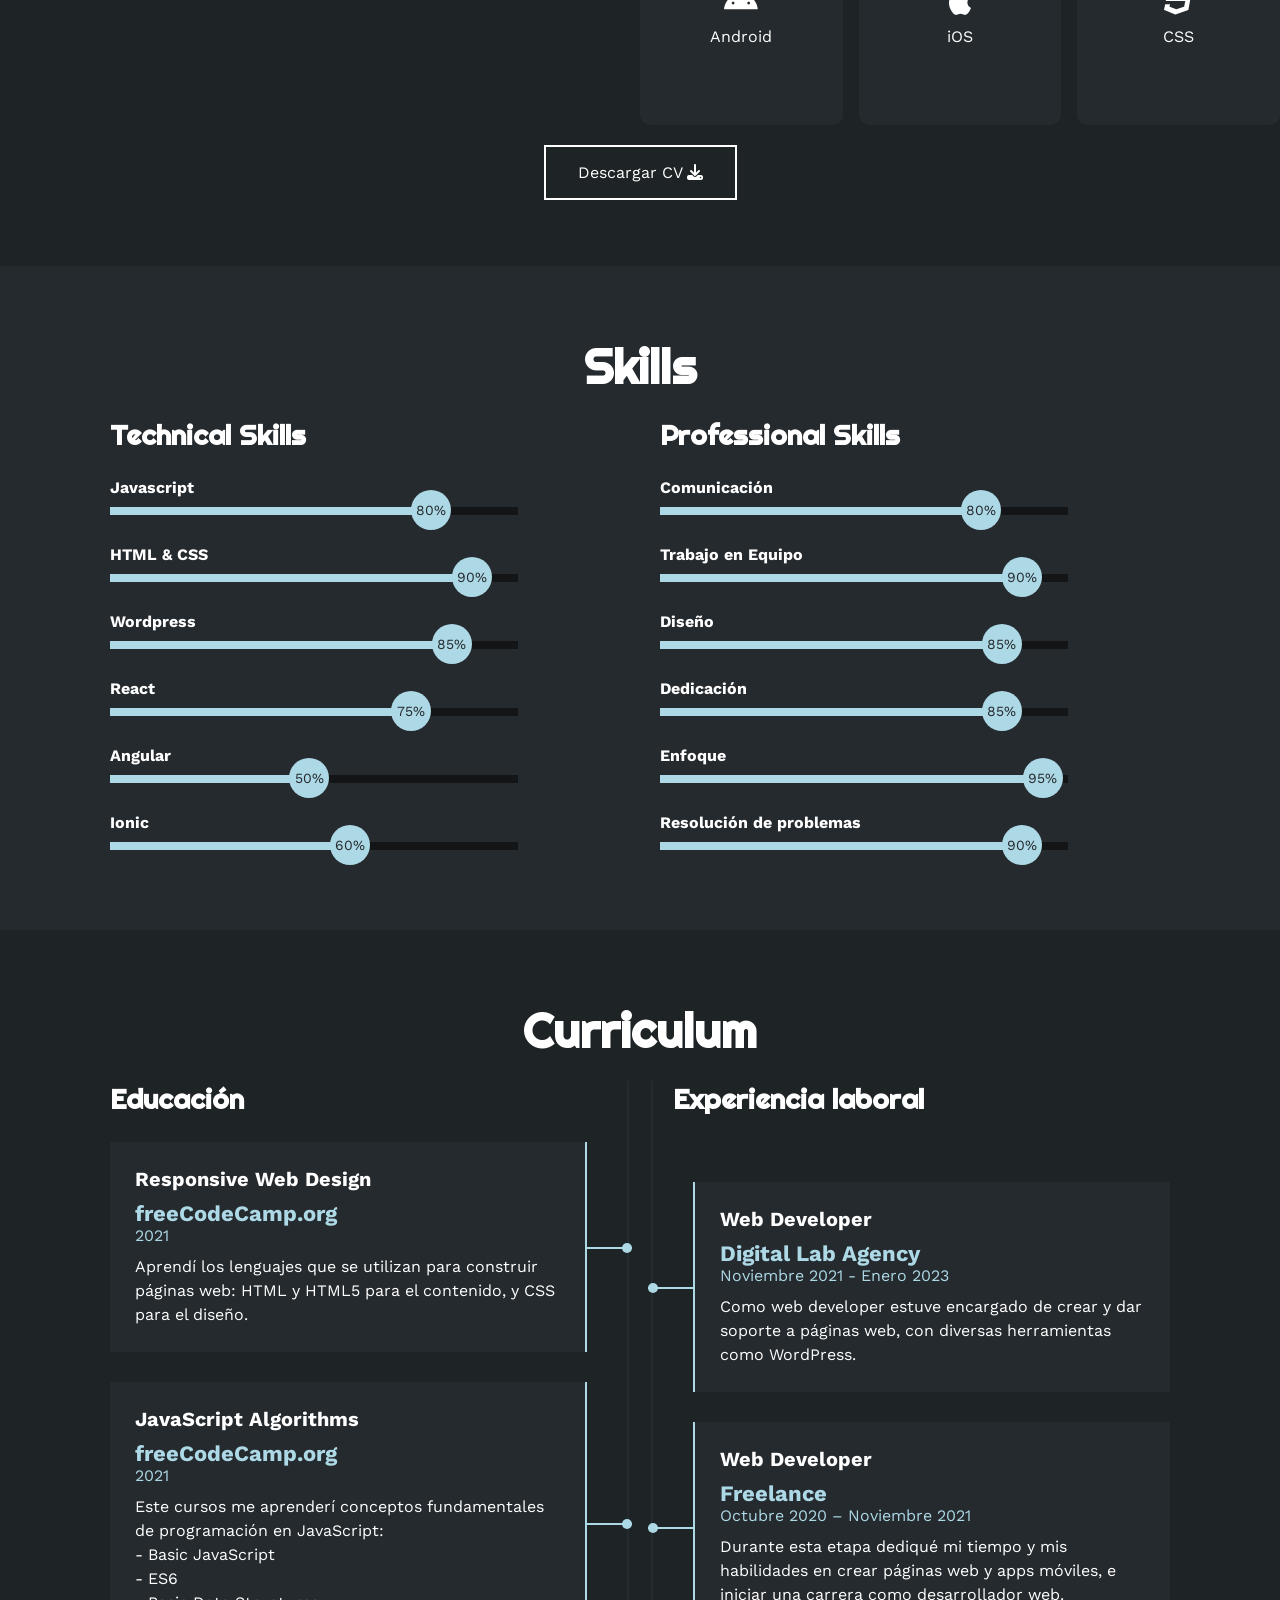
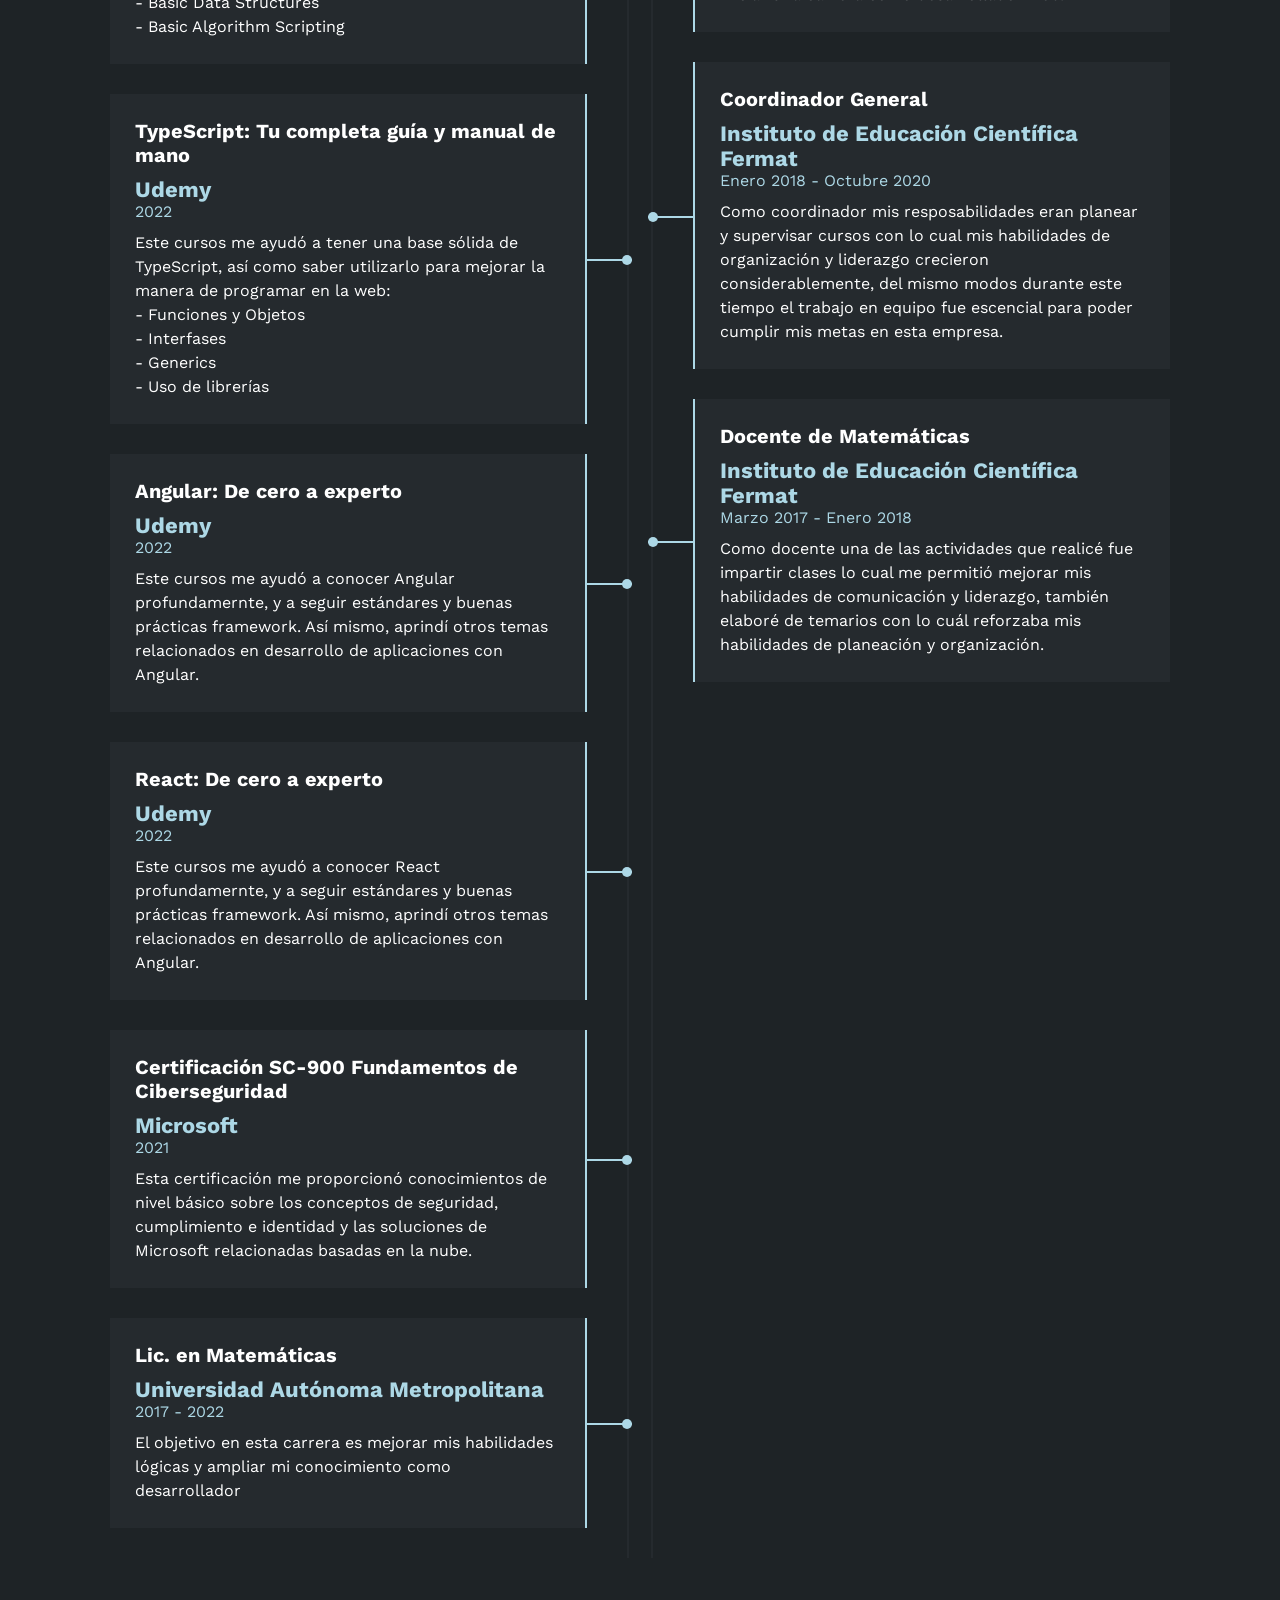
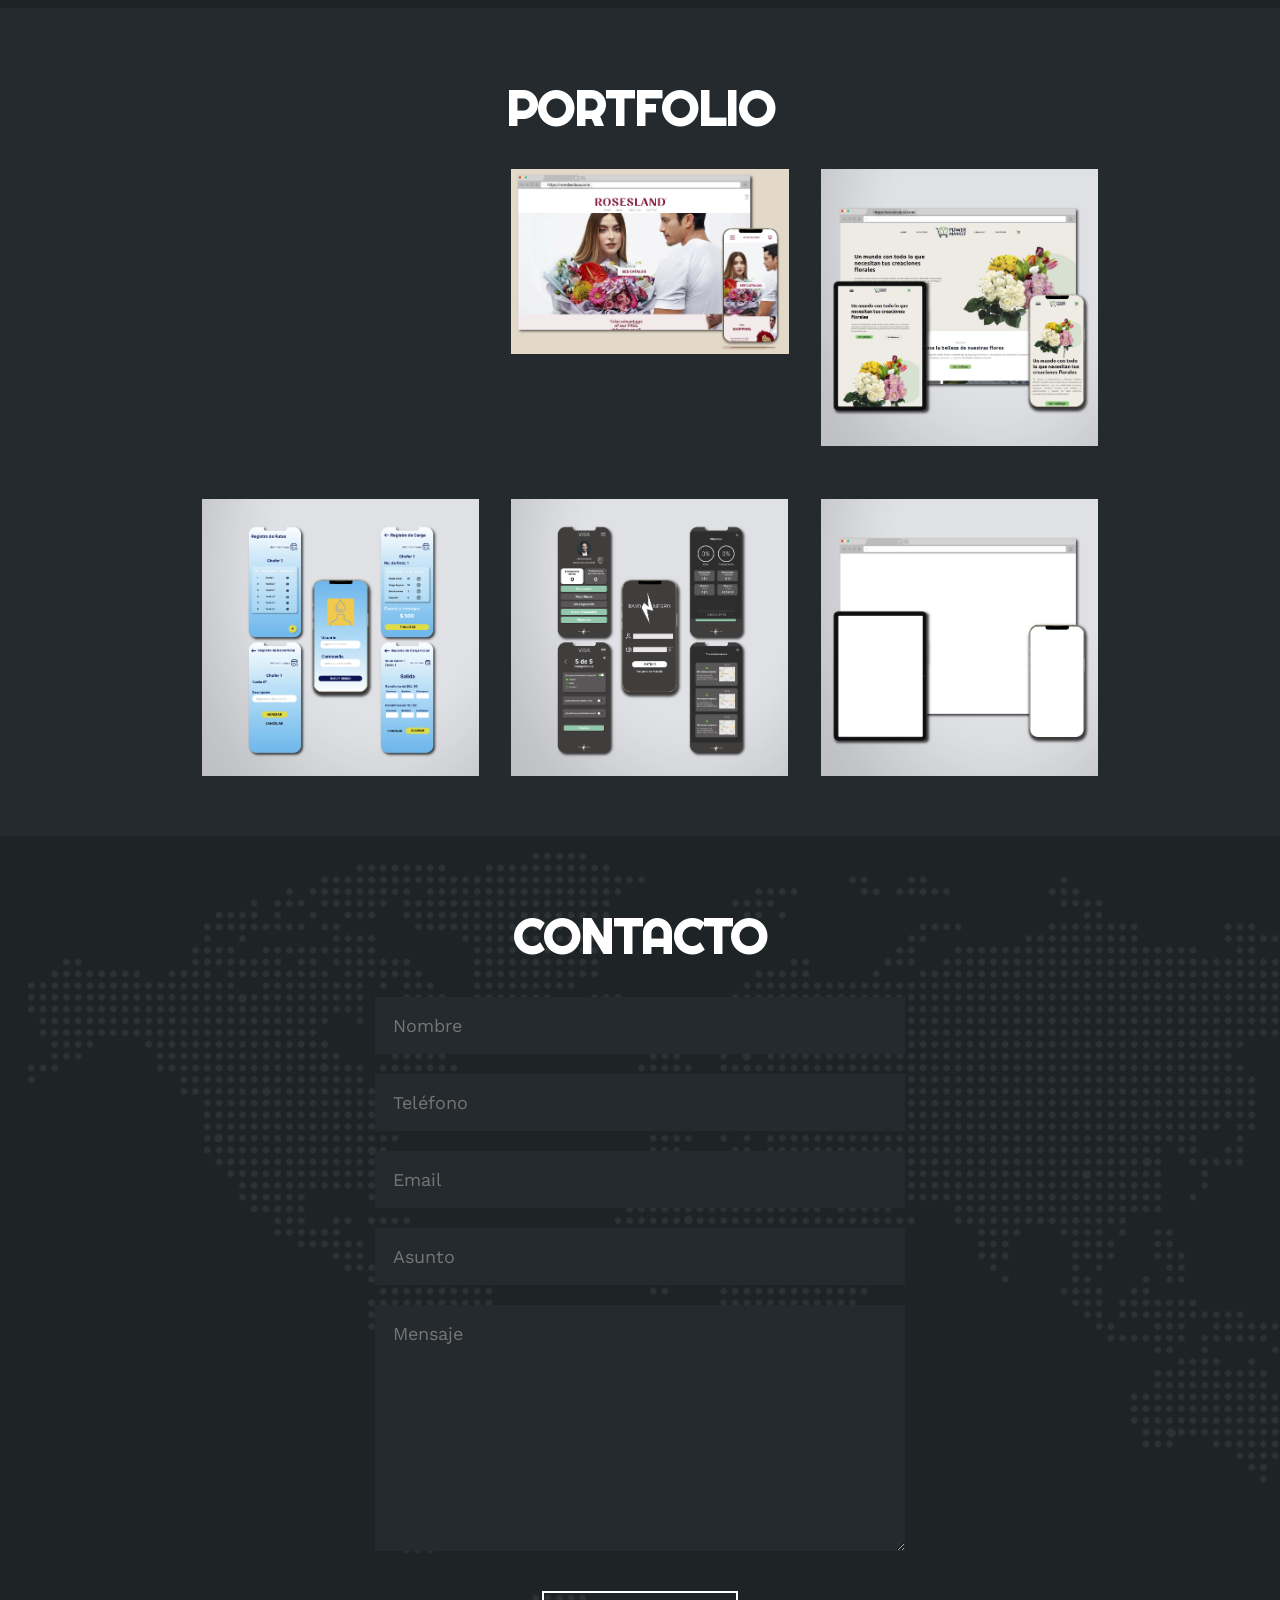
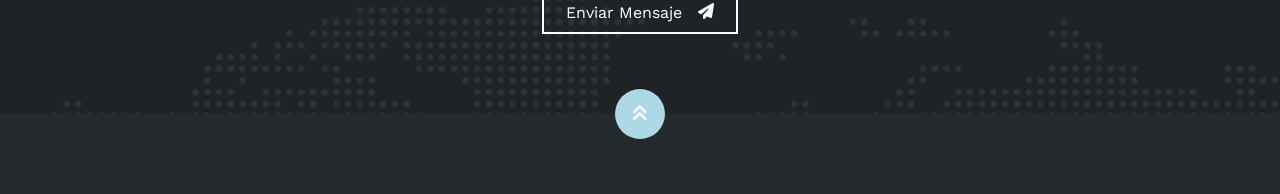
==== commit 5cca6c39: "Update index.html" ====
--- a/index.html
+++ b/index.html
@@ -284,18 +284,9 @@
                         </div>
                     </div>
                     <div class="item izq">
-                        <h4>Ing. Matemática</h4>
-                        <span class="casa">Instituto Politécnico Nacional</span>
-                        <span class="fecha">2016 - 2021</span>
-                        <p>Durante el tiempo que estudié en esta carrera desarrollé habilidades lógicas para la solución de problemas utilizando algoritmos, también tuve un enfoque en el área de finanzas.</p>
-                        <div class="conectori">
-                            <div class="circuloi"></div>
-                        </div>
-                    </div>       
-                    <div class="item izq">
                         <h4>Lic. en Matemáticas</h4>
                         <span class="casa">Universidad Autónoma Metropolitana</span>
-                        <span class="fecha">2019 - 2022</span>
+                        <span class="fecha">2017 - 2022</span>
                         <p>El objetivo en esta carrera es mejorar mis habilidades lógicas y ampliar mi conocimiento como desarrollador </p>
                         <div class="conectori">
                             <div class="circuloi"></div>
@@ -355,10 +346,12 @@
             <h2>PORTFOLIO</h2>
             <div class="galeria">
                 <div class="proyecto p1">
-                    <div class="overlay">
-                        <h3>Soul Films</h3>
-                        <p>Página Web</p>
-                    </div>
+                    <a href="https://soulfilms.netlify.app/" target="_blank">
+                        <div class="overlay">
+                            <h3>Soul Films</h3>
+                            <p>Página Web</p>
+                        </div>
+                    </a>
                 </div>
                 <div class="proyecto p2">
                     <a href="https://roseslandusa.com/" target="_blank">
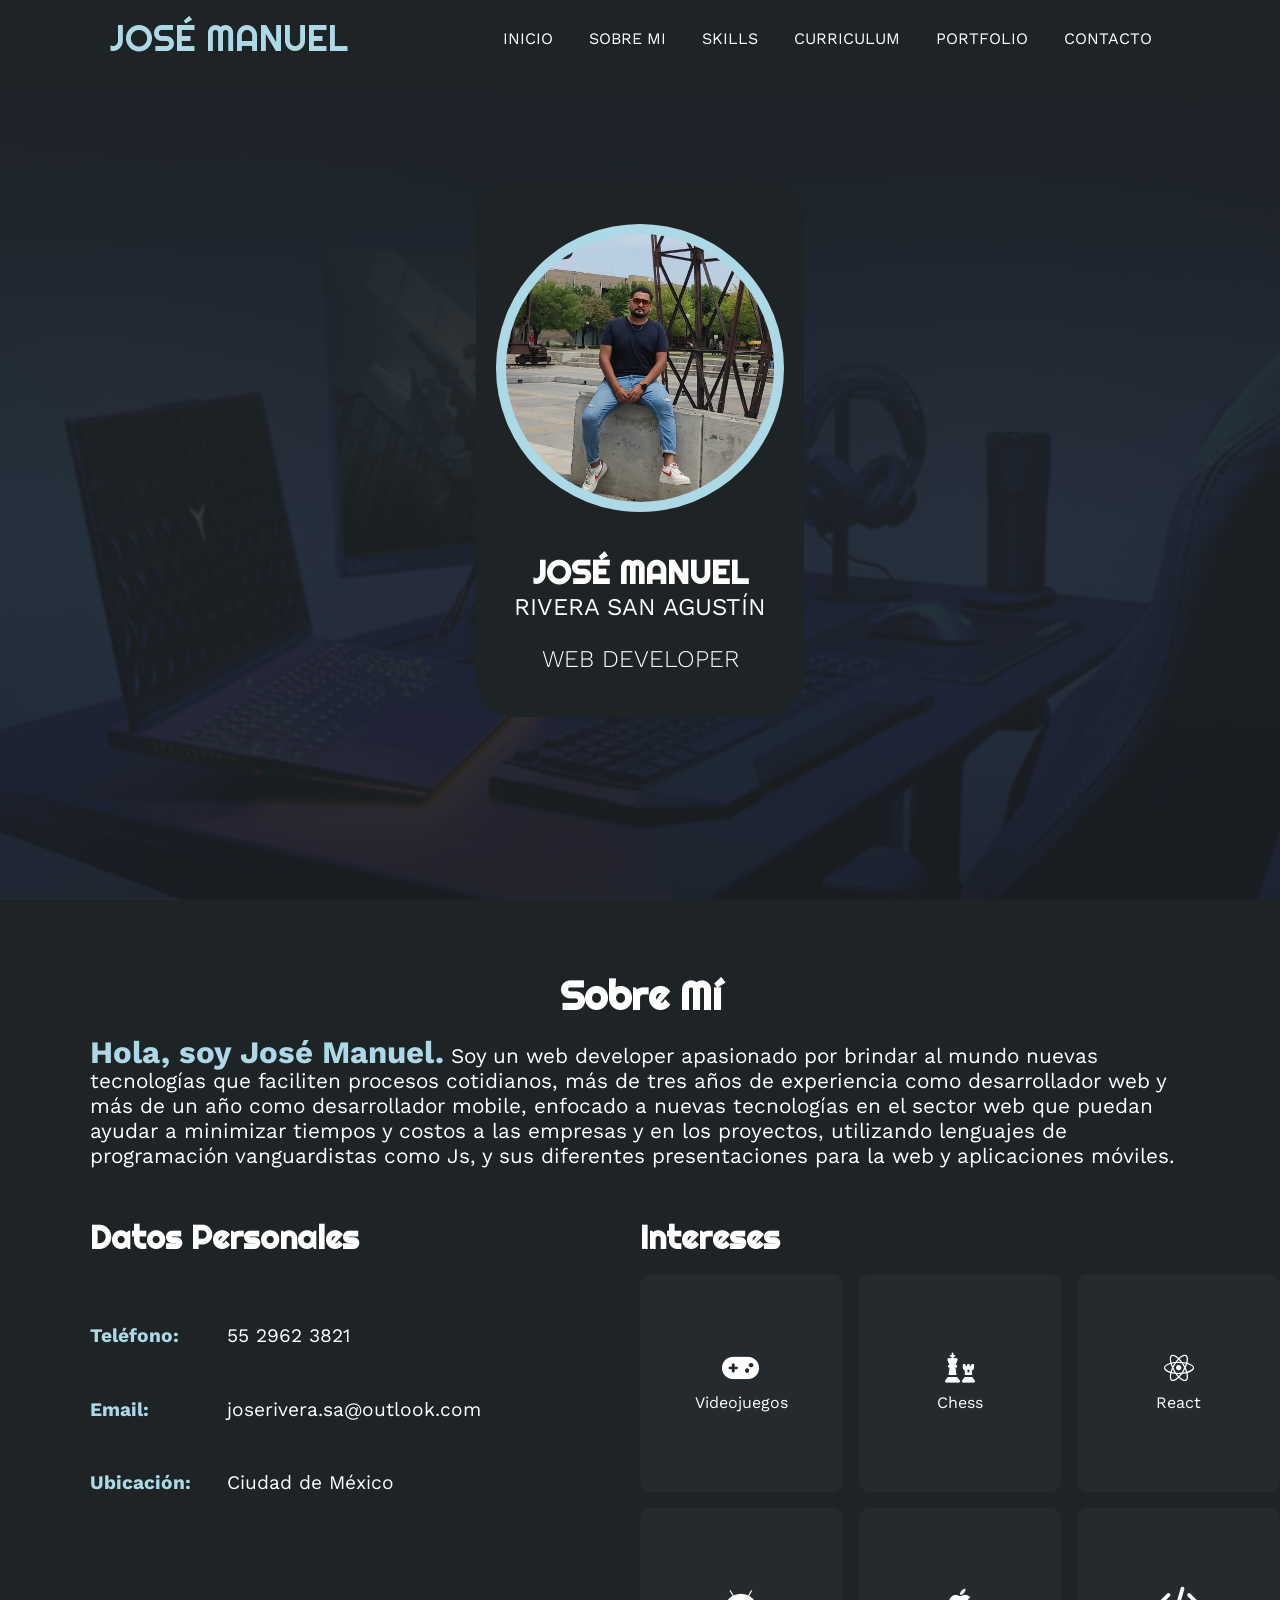
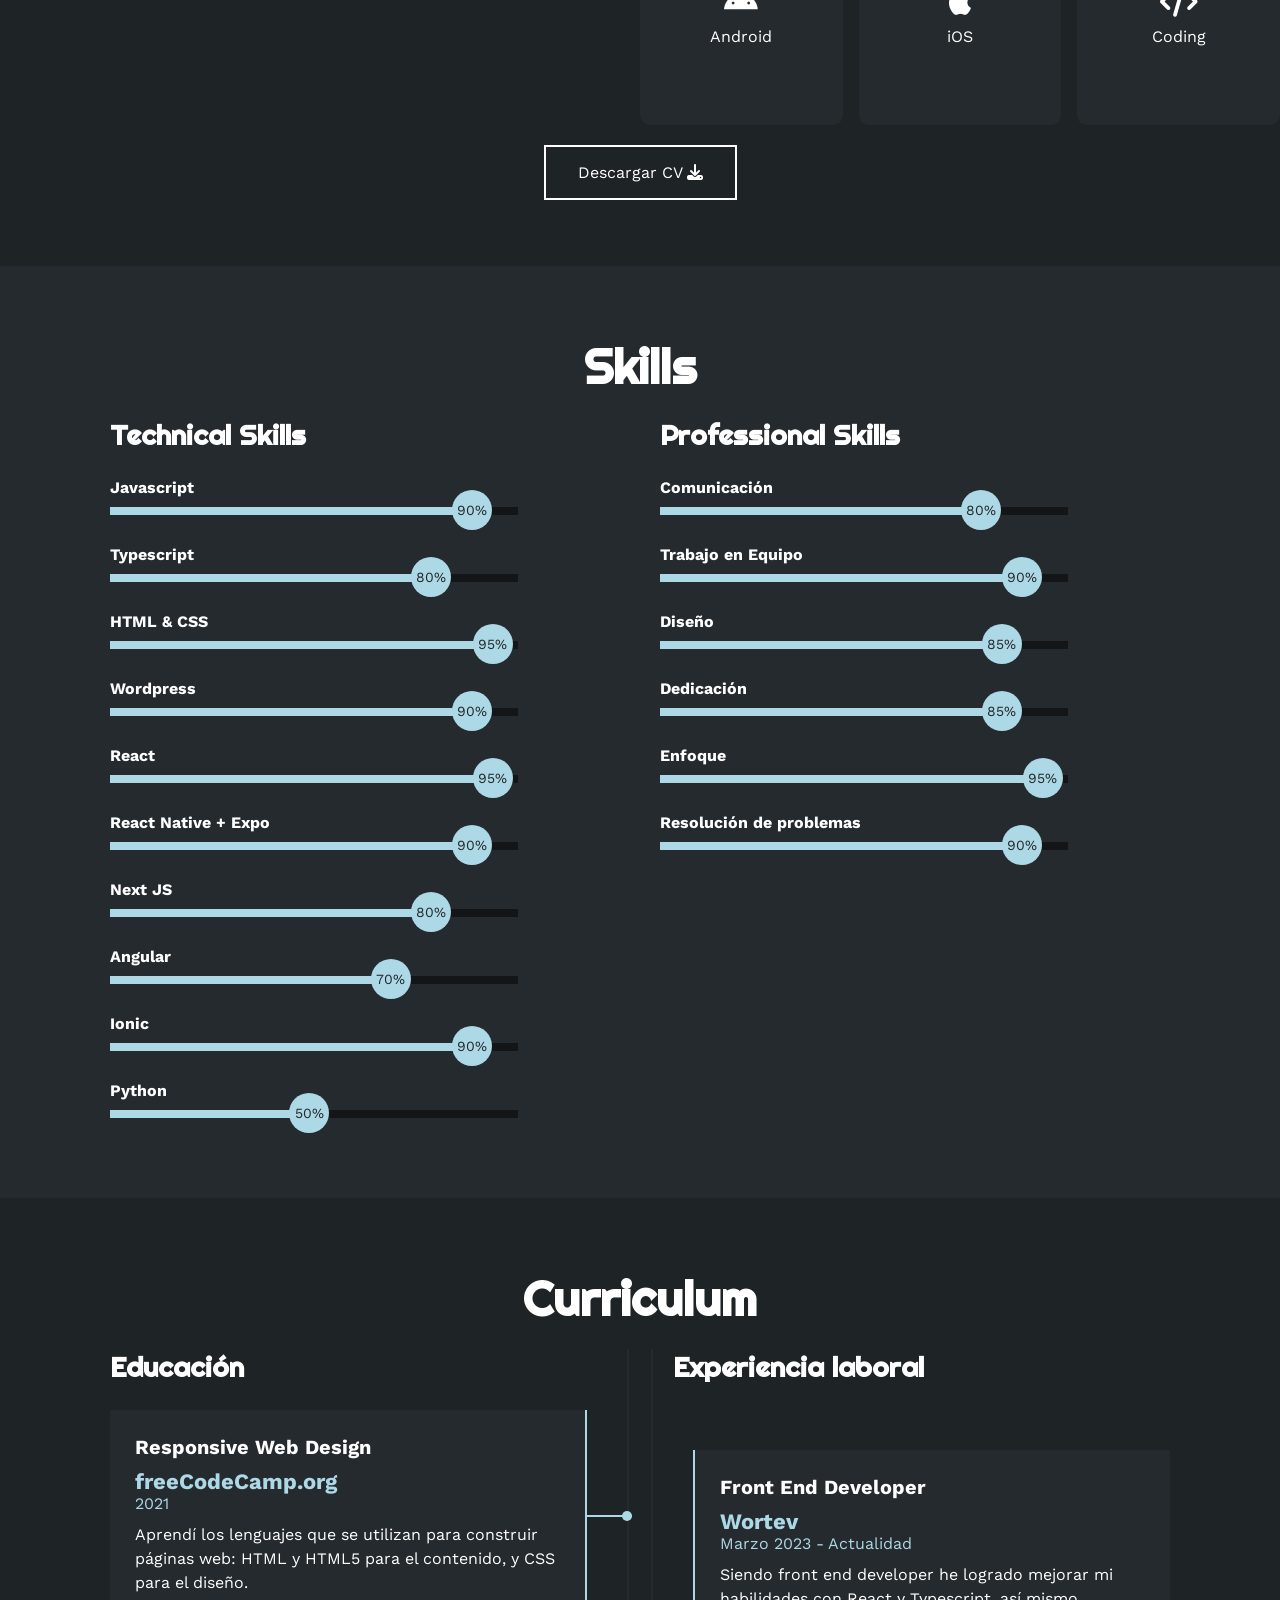
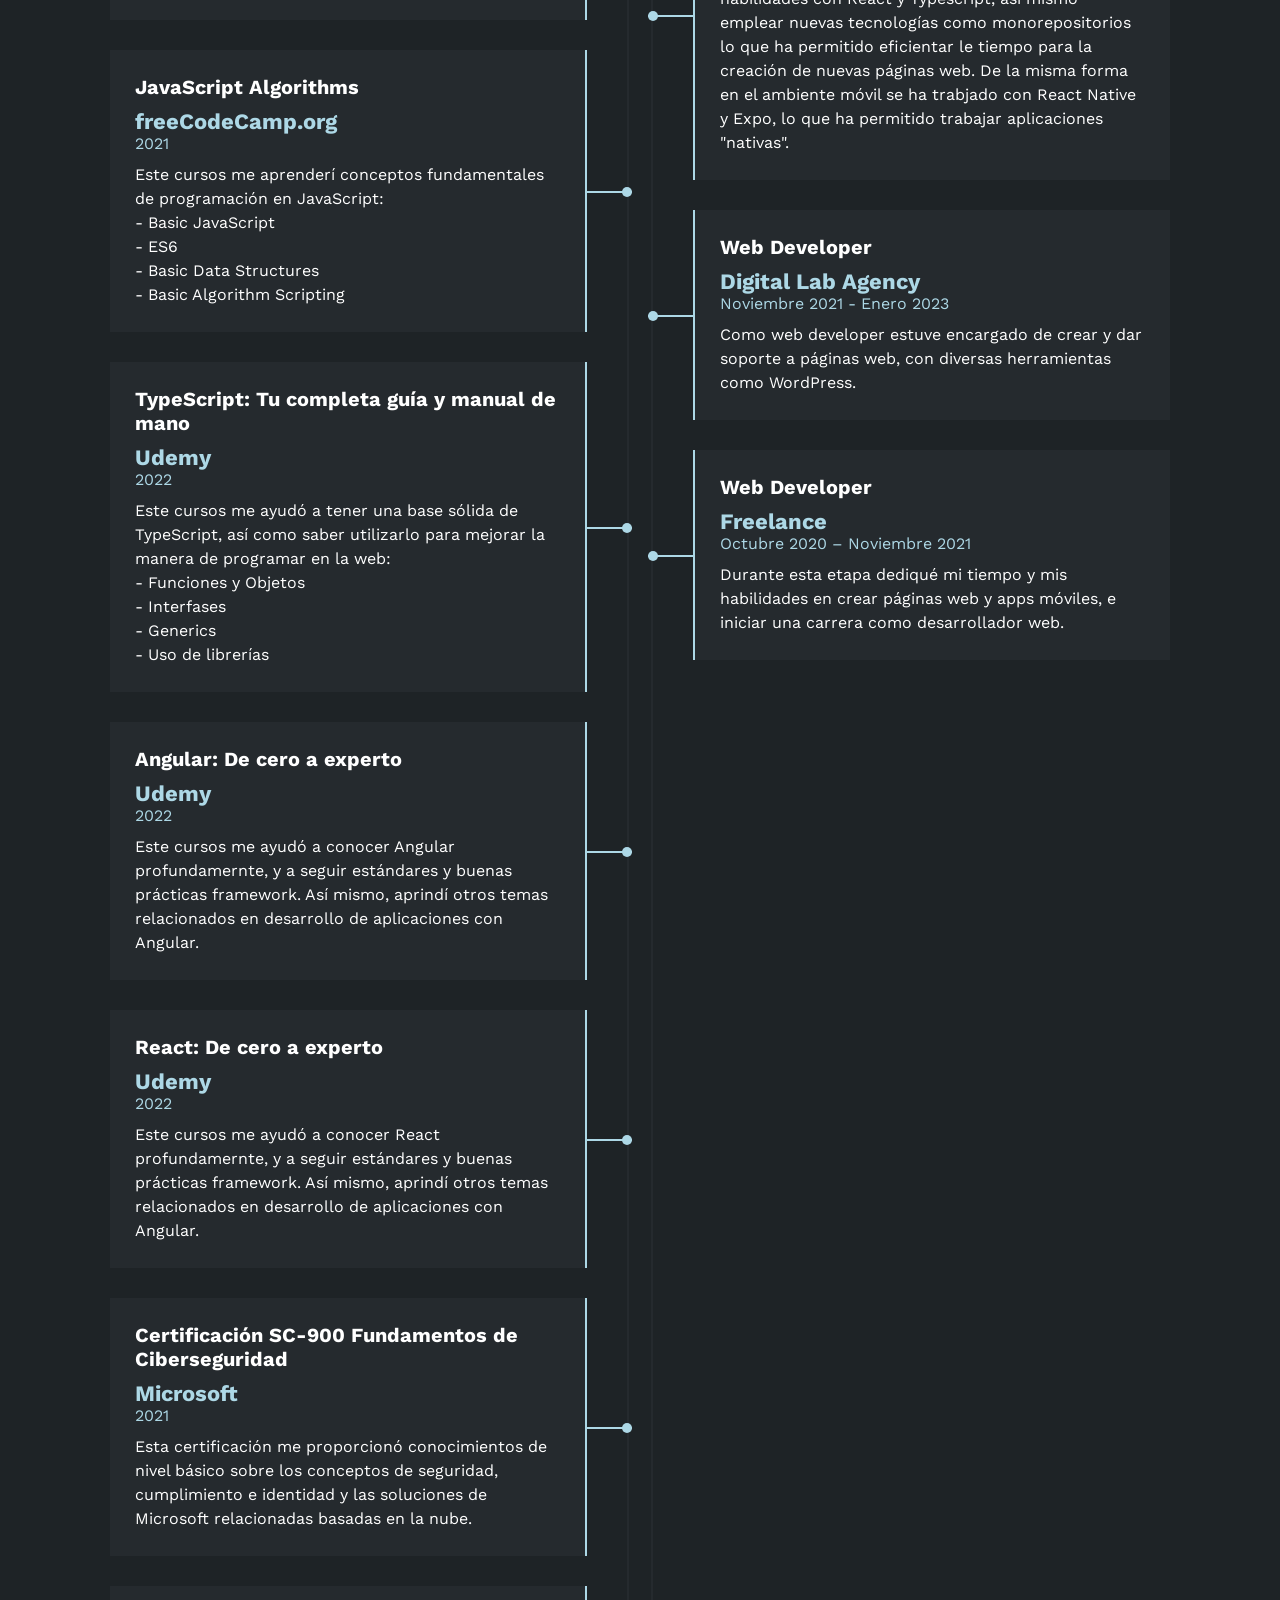
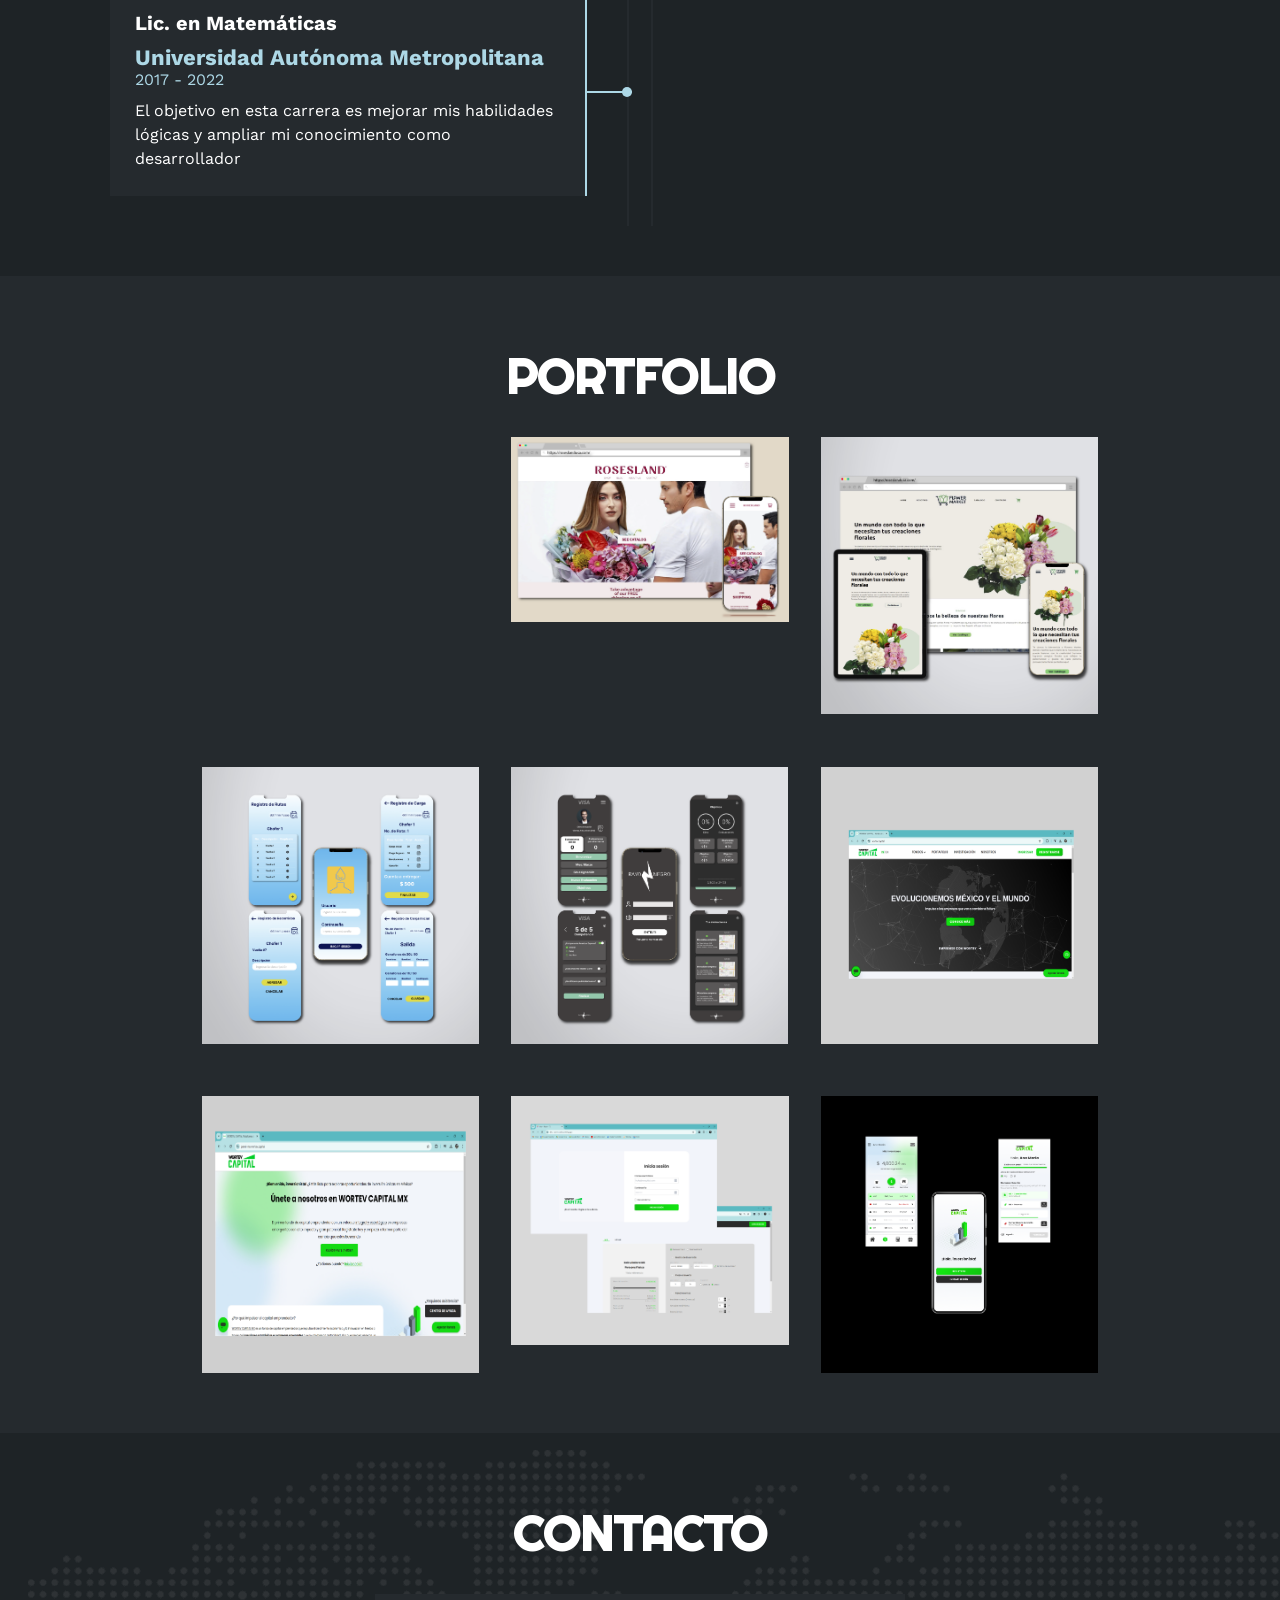
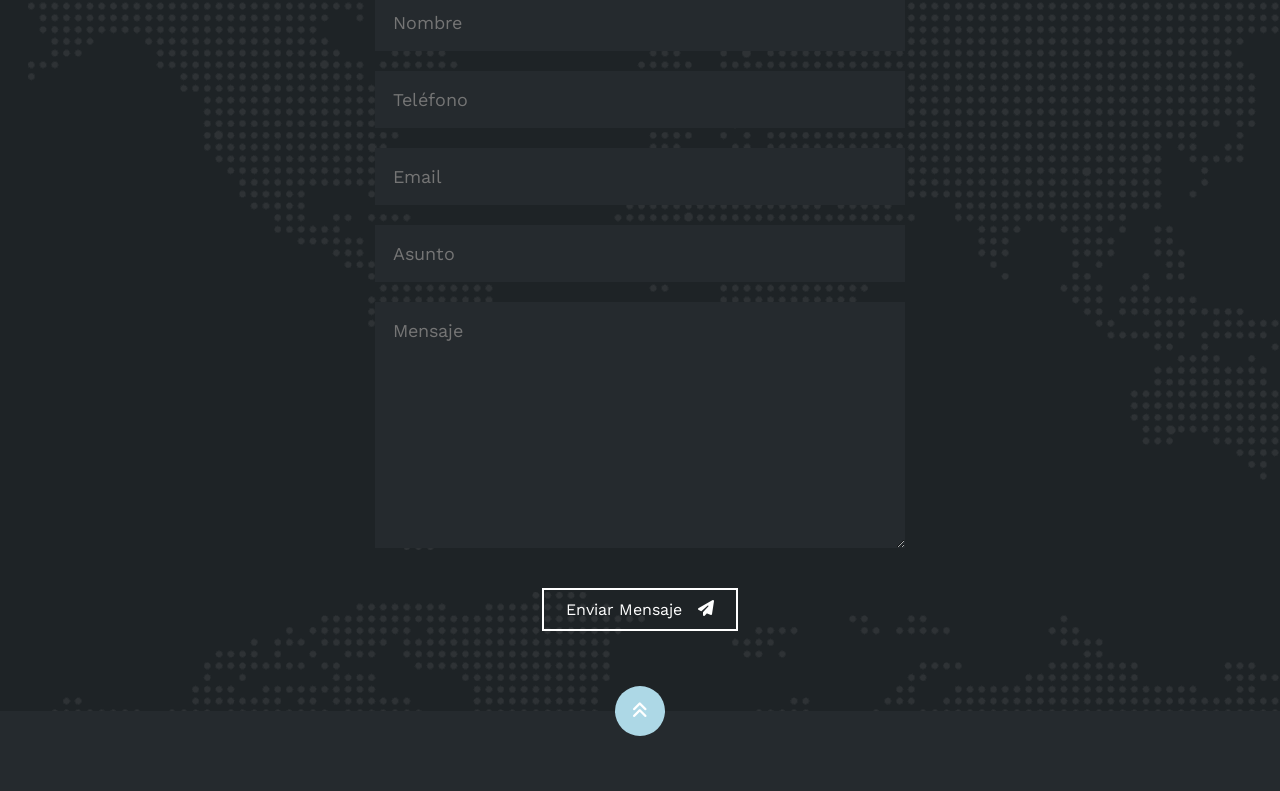
==== commit 8bb16447: "Add files via upload" ====
--- a/index.html
+++ b/index.html
@@ -79,8 +79,8 @@
                             <span>Videojuegos</span>
                         </div>
                         <div class="interes musica">
-                            <i class="fa-brands fa-github"></i>
-                            <span>GitHub</span>
+                            <i class="fa-solid fa-chess"></i>
+                            <span>Chess</span>
                         </div>
                         <div class="interes viajes">
                             <i class="fa-brands fa-react"></i>
@@ -95,8 +95,8 @@
                             <span>iOS</span>
                         </div>
                         <div class="interes ciencia">
-                            <i class="fa-brands fa-css3"></i>
-                            <span>CSS</span>
+                            <i class="fa-solid fa-code"></i>
+                            <span>Coding</span>
                         </div>
                         </div>                        
                     </div>
@@ -121,6 +121,14 @@
                         <span>Javascript</span>
                         <div class="barra-skill">
                             <div class="progreso">
+                                <span>90%</span>
+                            </div>
+                        </div>
+                    </div>
+                    <div class="skill">
+                        <span>Typescript</span>
+                        <div class="barra-skill">
+                            <div class="progreso">
                                 <span>80%</span>
                             </div>
                         </div>
@@ -129,7 +137,7 @@
                         <span>HTML & CSS</span>
                         <div class="barra-skill">
                             <div class="progreso">
-                                <span>90%</span>
+                                <span>95%</span>
                             </div>
                         </div>
                     </div>
@@ -137,7 +145,7 @@
                         <span>Wordpress</span>
                         <div class="barra-skill">
                             <div class="progreso">
-                                <span>85%</span>
+                                <span>90%</span>
                             </div>
                         </div>
                     </div>
@@ -145,7 +153,23 @@
                         <span>React</span>
                         <div class="barra-skill">
                             <div class="progreso">
-                                <span>75%</span>
+                                <span>95%</span>
+                            </div>
+                        </div>
+                    </div>
+                    <div class="skill">
+                        <span>React Native + Expo</span>
+                        <div class="barra-skill">
+                            <div class="progreso">
+                                <span>90%</span>
+                            </div>
+                        </div>
+                    </div>
+                    <div class="skill">
+                        <span>Next JS</span>
+                        <div class="barra-skill">
+                            <div class="progreso">
+                                <span>80%</span>
                             </div>
                         </div>
                     </div>
@@ -153,15 +177,23 @@
                         <span>Angular</span>
                         <div class="barra-skill">
                             <div class="progreso">
+                                <span>70%</span>
+                            </div>
+                        </div>
+                    </div>
+                    <div class="skill">
+                        <span>Ionic</span>
+                        <div class="barra-skill">
+                            <div class="progreso">
+                                <span>90%</span>
+                            </div>
+                        </div>
+                    </div>
+                    <div class="skill">
+                        <span>Python</span>
+                        <div class="barra-skill">
+                            <div class="progreso">
                                 <span>50%</span>
-                            </div>
-                        </div>
-                    </div>
-                    <div class="skill">
-                        <span>Ionic</span>
-                        <div class="barra-skill">
-                            <div class="progreso">
-                                <span>60%</span>
                             </div>
                         </div>
                     </div>
@@ -297,7 +329,15 @@
                 <div class="col derecha">
                     <h3>Experiencia laboral</h3>
                     <div class="deri">
-
+                        <div class="item der">
+                            <h4>Front End Developer</h4>
+                            <span class="casa">Wortev</span>
+                            <span class="fecha">Marzo 2023 - Actualidad</span>
+                            <p>Siendo front end developer he logrado mejorar mi habilidades con React y Typescript, así mismo emplear nuevas tecnologías como monorepositorios lo que ha permitido eficientar le tiempo para la creación de nuevas páginas web. De la misma forma en el ambiente móvil se ha trabjado con React Native y Expo, lo que ha permitido trabajar aplicaciones "nativas".</p>
+                            <div class="conectord">
+                                <div class="circulod"></div>
+                            </div>
+                        </div>
                         <div class="item der">
                             <h4>Web Developer</h4>
                             <span class="casa">Digital Lab Agency</span>
@@ -316,24 +356,6 @@
                                 <div class="circulod"></div>
                             </div>
                         </div>
-                        <div class="item der">
-                            <h4>Coordinador General</h4>
-                            <span class="casa">Instituto de Educación Científica Fermat</span>
-                            <span class="fecha">Enero 2018 - Octubre 2020</span>
-                            <p>Como coordinador mis resposabilidades eran planear y supervisar cursos con lo cual mis habilidades de organización y liderazgo crecieron considerablemente, del mismo modos durante este tiempo el trabajo en equipo fue escencial para poder cumplir mis metas en esta empresa.</p>
-                            <div class="conectord">
-                                <div class="circulod"></div>
-                            </div>
-                        </div>
-                        <div class="item der">
-                            <h4>Docente de Matemáticas</h4>
-                            <span class="casa">Instituto de Educación Científica Fermat</span>
-                            <span class="fecha">Marzo 2017 - Enero 2018</span>
-                            <p>Como docente una de las actividades que realicé fue impartir clases lo cual me permitió mejorar mis habilidades de comunicación y liderazgo, también elaboré de temarios con lo cuál reforzaba mis habilidades de planeación y organización.</p>
-                            <div class="conectord">
-                                <div class="circulod"></div>
-                            </div>
-                        </div>
                     </div>
                 </div>
             </div>
@@ -350,6 +372,11 @@
                         <div class="overlay">
                             <h3>Soul Films</h3>
                             <p>Página Web</p>
+                            <div>
+                                <i class="fa-brands fa-html5"></i>
+                                <i class="fa-brands fa-css3-alt"></i>
+                                <i class="fa-brands fa-square-js"></i>
+                            </div>
                         </div>
                     </a>
                 </div>
@@ -358,14 +385,16 @@
                         <div class="overlay">
                             <h3>ROSESLAND</h3>
                             <p>Página Web</p>
+                            <i class="fa-brands fa-wordpress"></i>
                         </div>
                     </a>
                 </div>
                 <div class="proyecto p3">
-                    <a href="http://flowermarketmx.com/" target="_blank">
-                        <div class="overlay">
-                            <h3>Flower Market</h3>
+                    <a href="https://icrg.mx/" target="_blank">
+                        <div class="overlay">
+                            <h3>ICRG</h3>
                             <p>Página Web</p>
+                            <i class="fa-brands fa-wordpress"></i>
                         </div>
                     </a>
                 </div>
@@ -374,6 +403,7 @@
                         <div class="overlay">
                             <h3>Purificadora</h3>
                             <p>App Android</p>
+                            <i class="fa-brands fa-angular"></i>
                         </div>
                     </a>
                 </div>
@@ -382,13 +412,46 @@
                         <div class="overlay">
                             <h3>Rayo Negro</h3>
                             <p>App Android</p>
+                            <i class="fa-brands fa-angular "></i>
                         </div>
                     </a>
                 </div>
                 <div class="proyecto p6">
-                    <div class="overlay">
-                        <h3>COMING SOON...</h3>
-                    </div>
+                    <a href="https://wortev.capital/" target="_blank">
+                        <div class="overlay">
+                            <h3>Wortev Capital</h3>
+                            <p>Página Web</p>
+                            <i class="fa-brands fa-wordpress"></i>
+                        </div>
+                    </a>
+                </div>
+                <div class="proyecto p7">
+                    <a href="https://panel-mx.wortev.capital/" target="_blank">
+                        <div class="overlay">
+                            <h3>Wortev Capital</h3>
+                            <p>Panel</p>
+                            <i class="fa-brands fa-react"></i>
+                        </div>
+                    </a>
+                </div>
+                <div class="proyecto p8">
+                    <a href="https://admin-calcus.netlify.app/" target="_blank">
+                        <div class="overlay">
+                            <h3>Administrador de calculadoras</h3>
+                            <p>Panel Administrativo</p>
+                            <i class="fa-brands fa-react"></i>
+                        </div>
+                    </a>
+                </div>
+                <div class="proyecto p9">
+                    <a href="https://expo.dev/artifacts/eas/3aBb3MpFJ2rAcr9Y2DYG4d.apk" target="_blank">
+                        <div class="overlay">
+                            <h3>Wortev Capital</h3>
+                            <p>App Mobile</p>
+                            <i class="fa-brands fa-react"></i>
+                            <p>AL DAR CLICK DESCARGARAS EL APK</p>
+                        </div>
+                    </a>
                 </div>
             </div>
         </div>
--- a/estilo.css
+++ b/estilo.css
@@ -344,6 +344,15 @@
 }
 @keyframes javascript {
     0%{width: 0%;}
+    100%{width: 90%;}
+}
+
+.skills .skill .typescript{
+    width: 0%;
+    animation: 2s typescript forwards;
+}
+@keyframes typescript {
+    0%{width: 0%;}
     100%{width: 80%;}
 }
 
@@ -353,25 +362,43 @@
 }
 @keyframes htmlcss {
     0%{width: 0%;}
+    100%{width: 95%;}
+}
+
+.skills .skill .wordpress{
+    width: 0%;
+    animation: 2s wordpress forwards;
+}
+@keyframes wordpress {
+    0%{width: 0%;}
     100%{width: 90%;}
 }
 
-.skills .skill .wordpress{
-    width: 0%;
-    animation: 2s wordpress forwards;
-}
-@keyframes wordpress {
-    0%{width: 0%;}
-    100%{width: 85%;}
-}
-
 .skills .skill .react{
     width: 0%;
     animation: 2s react forwards;
 }
 @keyframes react {
     0%{width: 0%;}
-    100%{width: 75%;}
+    100%{width: 95%;}
+}
+
+.skills .skill .reactnative{
+    width: 0%;
+    animation: 2s reactnative forwards;
+}
+@keyframes reactnative {
+    0%{width: 0%;}
+    100%{width: 90%;}
+}
+
+.skills .skill .nextjs{
+    width: 0%;
+    animation: 2s nextjs forwards;
+}
+@keyframes nextjs {
+    0%{width: 0%;}
+    100%{width: 80%;}
 }
 
 .skills .skill .angular{
@@ -380,16 +407,25 @@
 }
 @keyframes angular {
     0%{width: 0%;}
+    100%{width: 70%;}
+}
+
+.skills .skill .ionic{
+    width: 0%;
+    animation: 2s ionic forwards;
+}
+@keyframes ionic {
+    0%{width: 0%;}
+    100%{width: 90%;}
+}
+
+.skills .skill .python{
+    width: 0%;
+    animation: 2s python forwards;
+}
+@keyframes python {
+    0%{width: 0%;}
     100%{width: 50%;}
-}
-
-.skills .skill .ionic{
-    width: 0%;
-    animation: 2s ionic forwards;
-}
-@keyframes ionic {
-    0%{width: 0%;}
-    100%{width: 60%;}
 }
 
 .skills .skill .comunicacion{
@@ -580,8 +616,8 @@
     display: grid;
     width: 70vw;
     grid-template-columns: 1fr 1fr 1fr;
-    grid-template-rows: 1fr 1fr;
-    grid-template-areas: "p1 p2 p3" "p4 p5 p6";
+    grid-template-rows: 1fr 1fr 1fr;
+    grid-template-areas: "p1 p2 p3" "p4 p5 p6" "p7 p8 p9";
     gap: 2em;
 }
 
@@ -622,7 +658,28 @@
 
 .p6 {
     grid-area: p6;
-    background-image: url(img/Mockup_pagweb-01.png);
+    background-image: url(img/wortev-cap.png);
+    background-size: contain;
+    background-repeat: no-repeat;
+}
+
+.p7 {
+    grid-area: p7;
+    background-image: url(img/panel-mx.png);
+    background-size: contain;
+    background-repeat: no-repeat;
+}
+
+.p8 {
+    grid-area: p8;
+    background-image: url(img/admin-calcus.png);
+    background-size: contain;
+    background-repeat: no-repeat;
+}
+
+.p9 {
+    grid-area: p9;
+    background-image: url(img/app-wc.png);
     background-size: contain;
     background-repeat: no-repeat;
 }
@@ -691,6 +748,7 @@
 }
 .overlay p {
     color: #fff;
+    margin-bottom: 10px;
 }
 /* SECCION CONTACTO */
 .contacto{
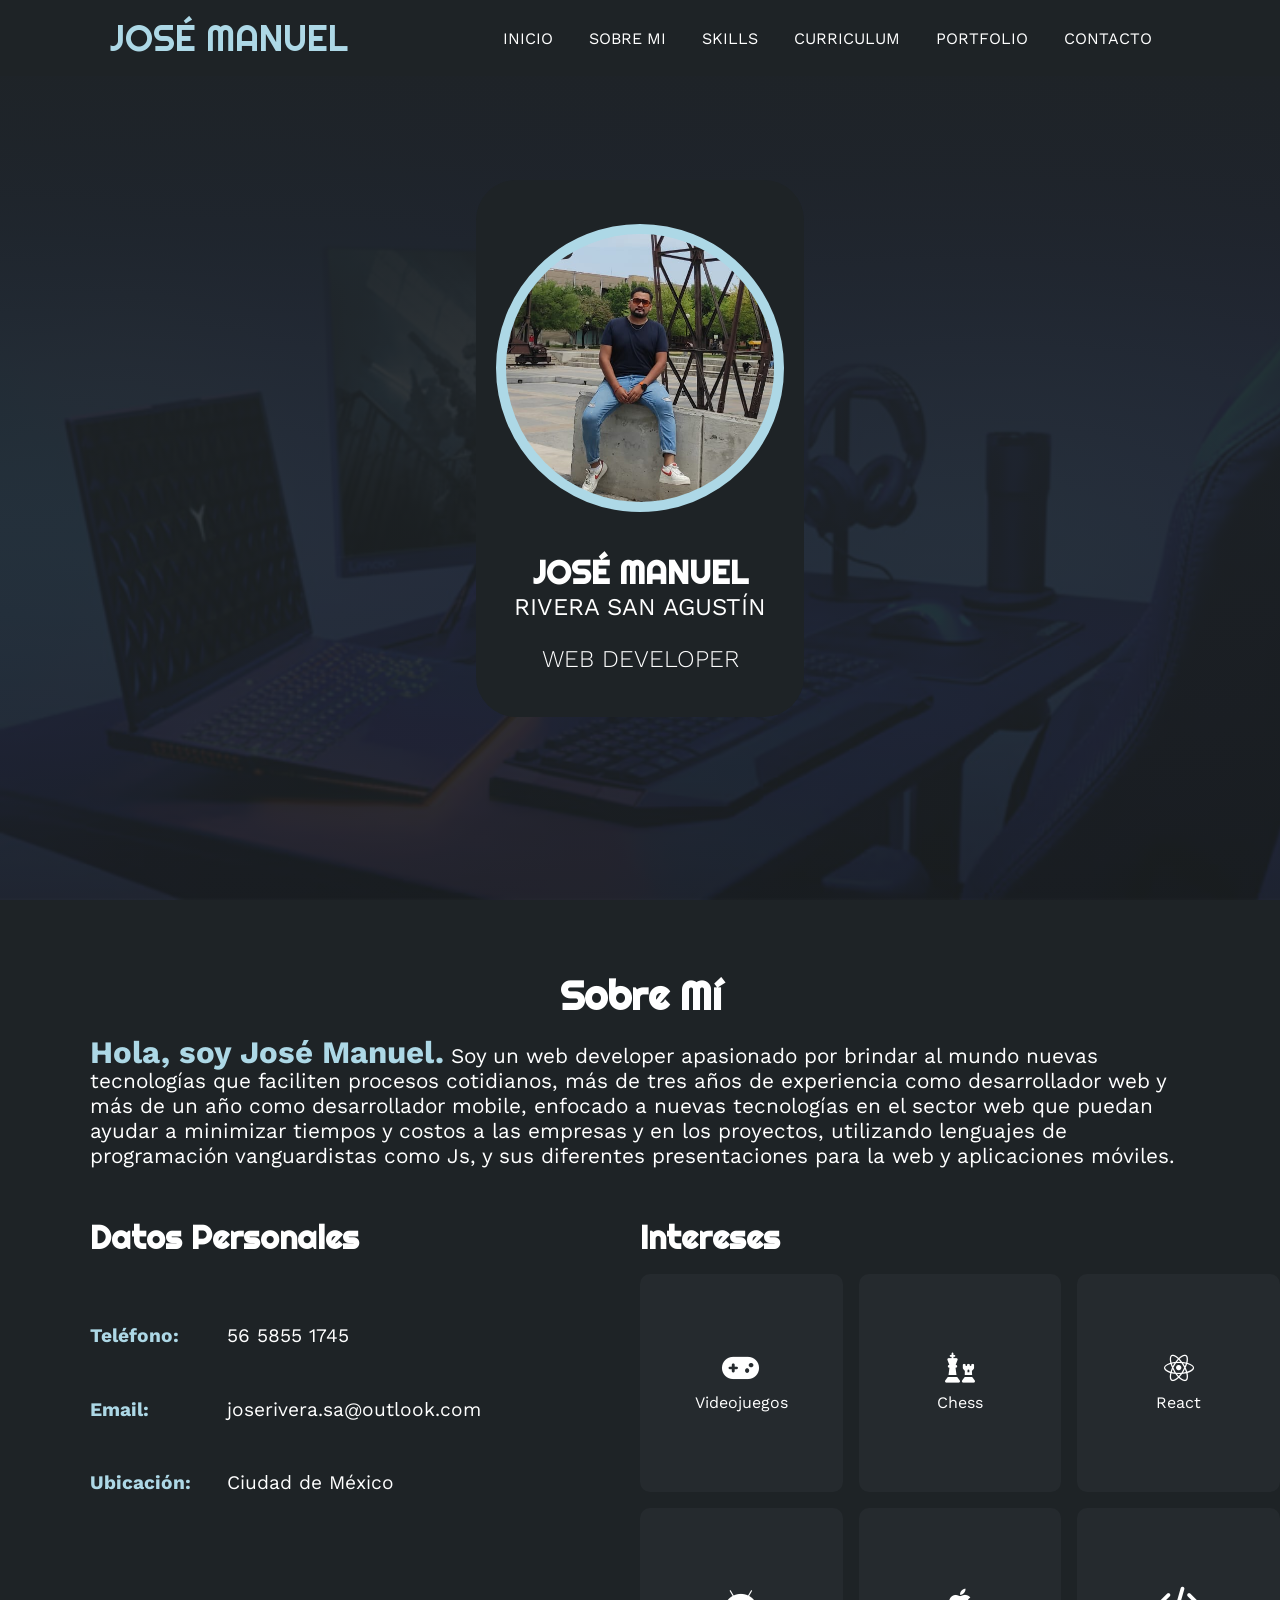
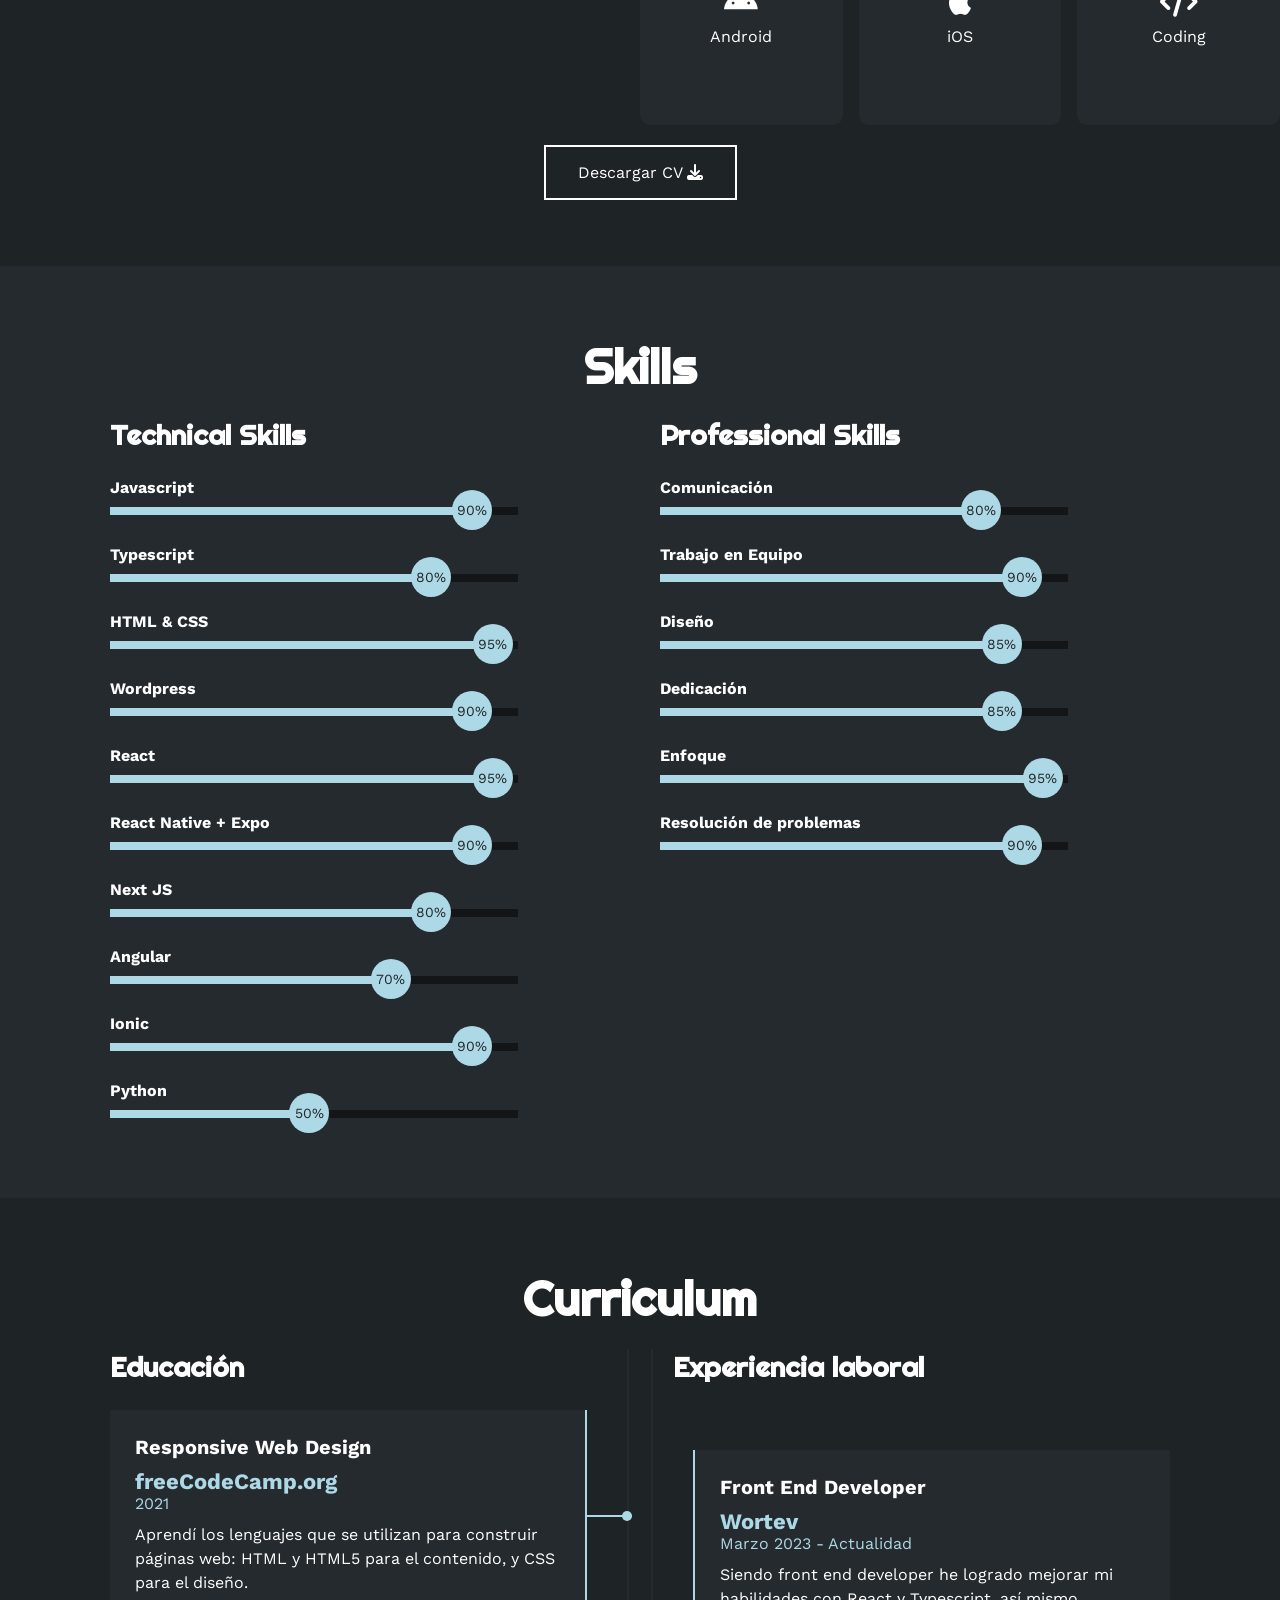
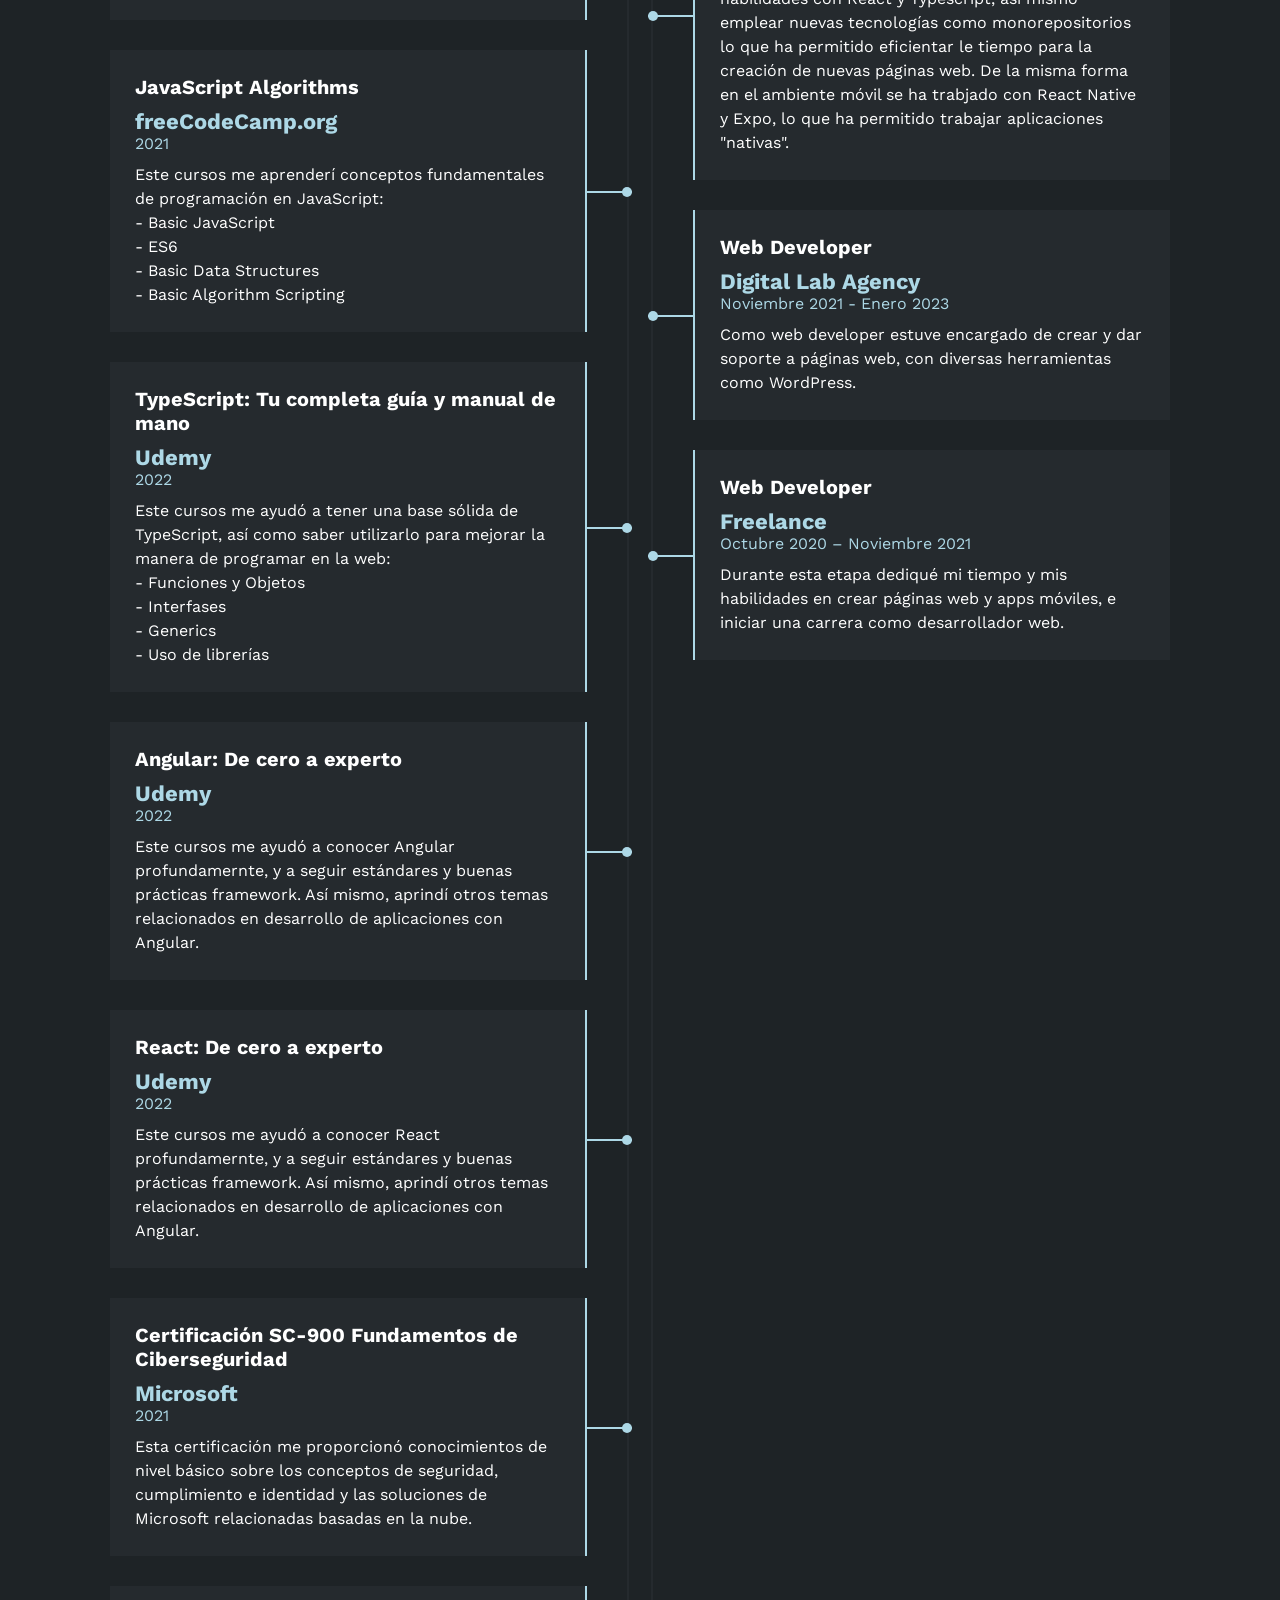
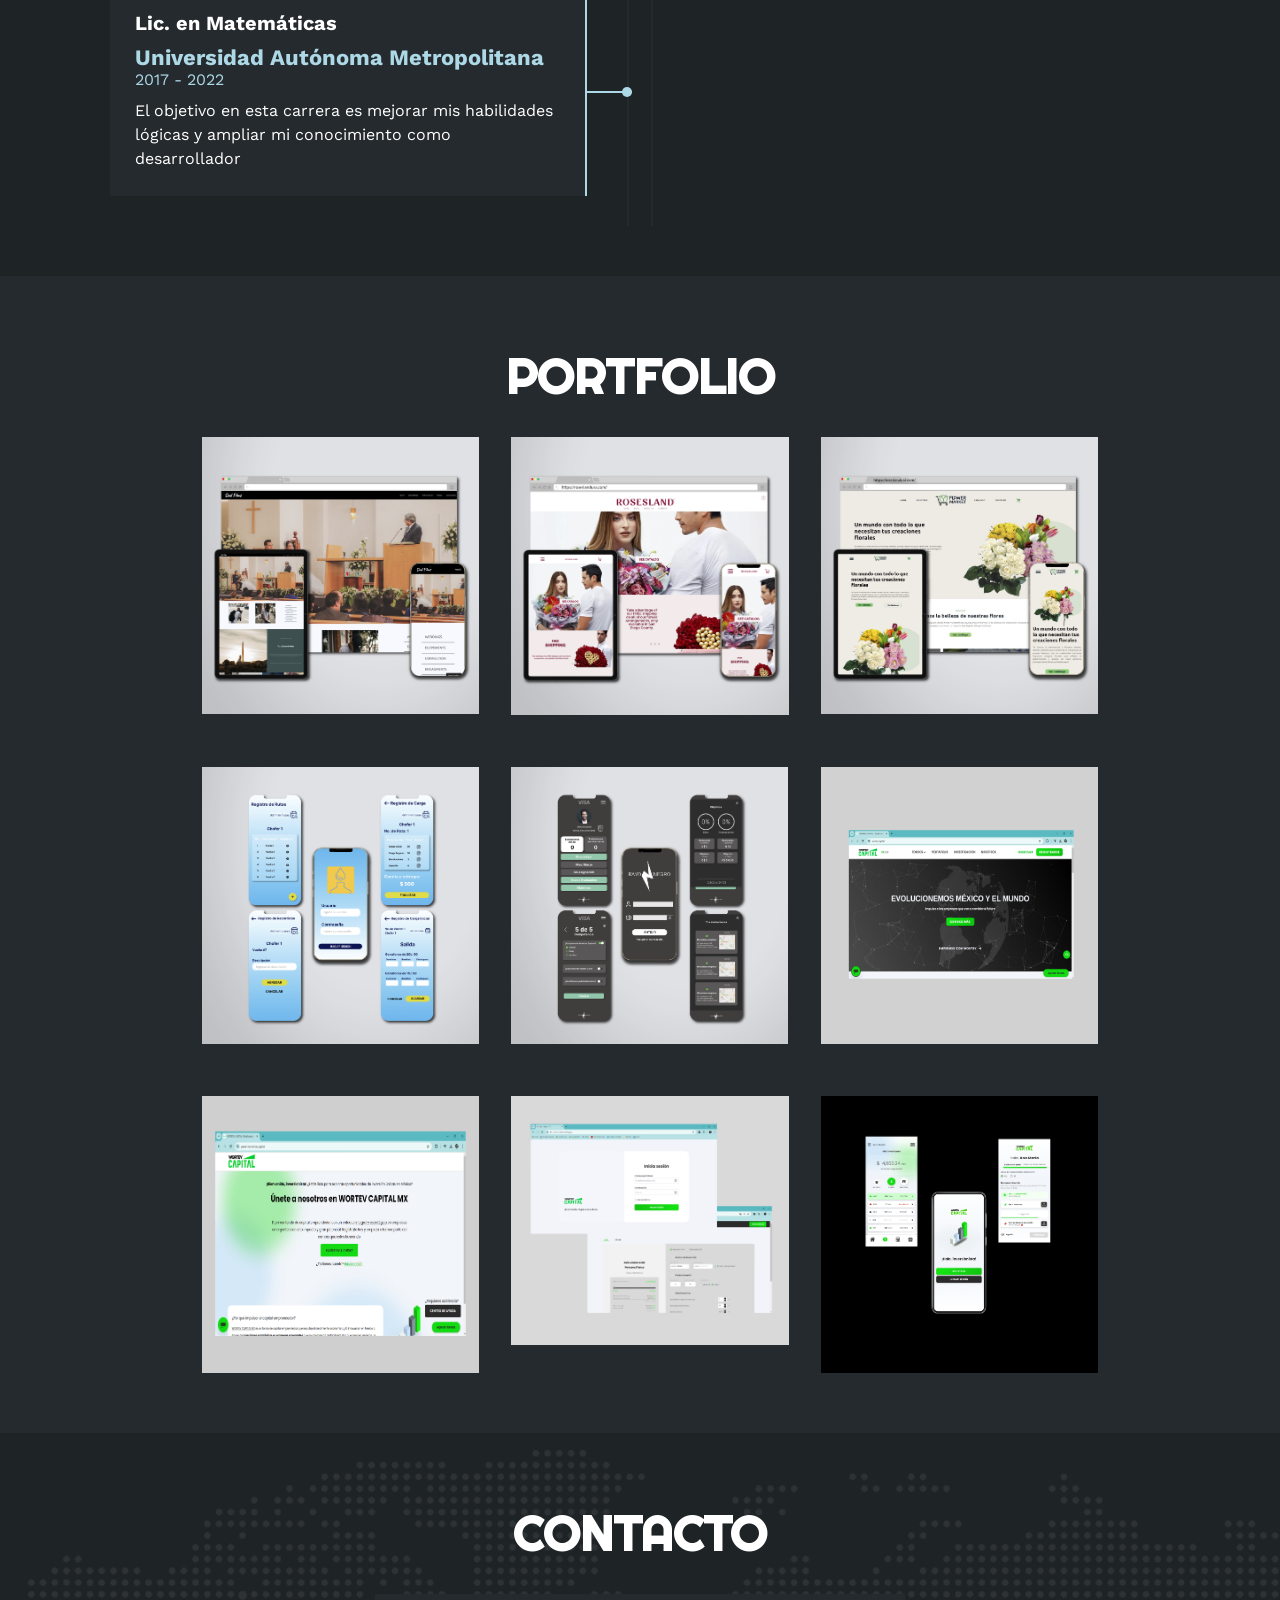
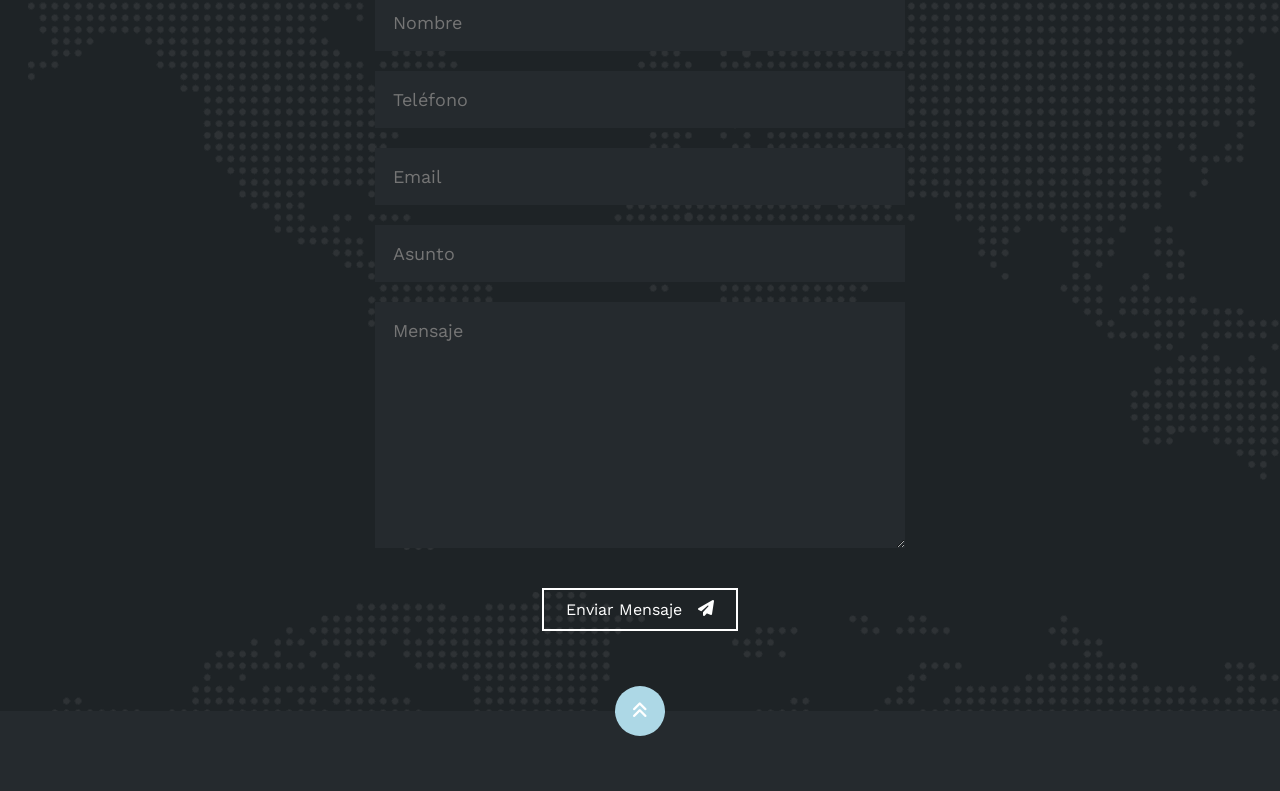
==== commit 67b25af2: "Update index.html" ====
--- a/index.html
+++ b/index.html
@@ -57,7 +57,7 @@
                     <ul>
                         <li>
                             <strong>Teléfono:</strong>
-                            55 2962 3821
+                            56 5855 1745
                         </li>
                         <li>
                             <strong>Email:</strong>
--- a/estilo.css
+++ b/estilo.css
@@ -58,7 +58,7 @@
 /* SECCION I N I C I O */
 .inicio{
     background: linear-gradient(to top, rgba(30,35,38,.8), rgba(30,35,38,1)),
-    url(img/Setup.jpg);
+    url(img/Setup.avif);
     background-size: cover;
     height: 100vh;
     color: #fff;
@@ -623,14 +623,14 @@
 
 .p1 {
     grid-area: p1;
-    background-image: url(img/Mockup_soulfilms-01.png);
+    background-image: url(img/Mockup_soulfilms-01.avif);
     background-size: contain;
     background-repeat: no-repeat;
 }
 
 .p2 {
     grid-area: p2;
-    background-image: url(img/Mockup_rosesland-01.png);
+    background-image: url(img/Mockup_rosesland-01.avif);
     background-size: contain;
     background-repeat: no-repeat;
 }
@@ -644,42 +644,42 @@
 
 .p4 {
     grid-area: p4;
-    background-image: url(img/Mockup_puriapp-01.png);
+    background-image: url(img/Mockup_puriapp-01.avif);
     background-size: contain;
     background-repeat: no-repeat;
 }
 
 .p5 {
     grid-area: p5;
-    background-image: url(img/Mockup_rayonegro-01-01.png);
+    background-image: url(img/Mockup_rayonegro-01-01.avif);
     background-size: contain;
     background-repeat: no-repeat;
 }
 
 .p6 {
     grid-area: p6;
-    background-image: url(img/wortev-cap.png);
+    background-image: url(img/wortev-cap.avif);
     background-size: contain;
     background-repeat: no-repeat;
 }
 
 .p7 {
     grid-area: p7;
-    background-image: url(img/panel-mx.png);
+    background-image: url(img/panel-mx.avif);
     background-size: contain;
     background-repeat: no-repeat;
 }
 
 .p8 {
     grid-area: p8;
-    background-image: url(img/admin-calcus.png);
+    background-image: url(img/admin-calcus.avif);
     background-size: contain;
     background-repeat: no-repeat;
 }
 
 .p9 {
     grid-area: p9;
-    background-image: url(img/app-wc.png);
+    background-image: url(img/app-wc.avif);
     background-size: contain;
     background-repeat: no-repeat;
 }
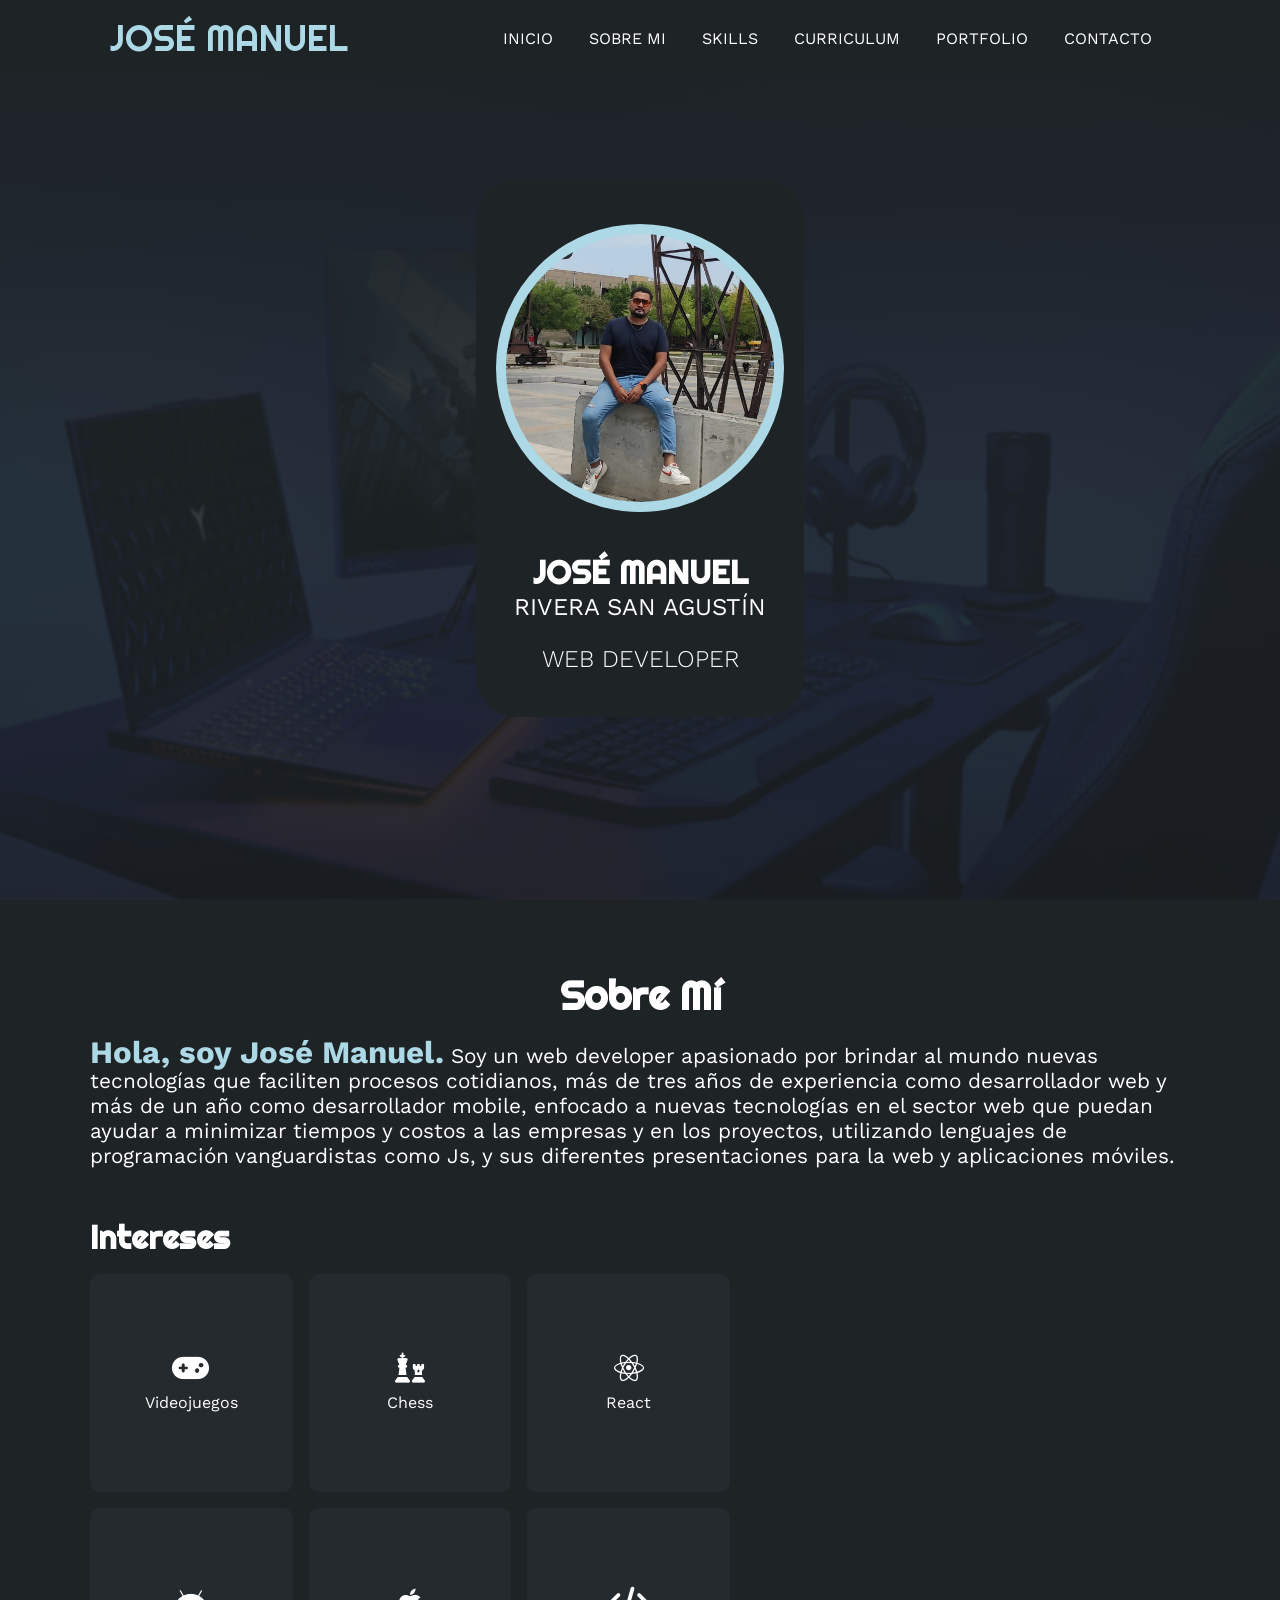
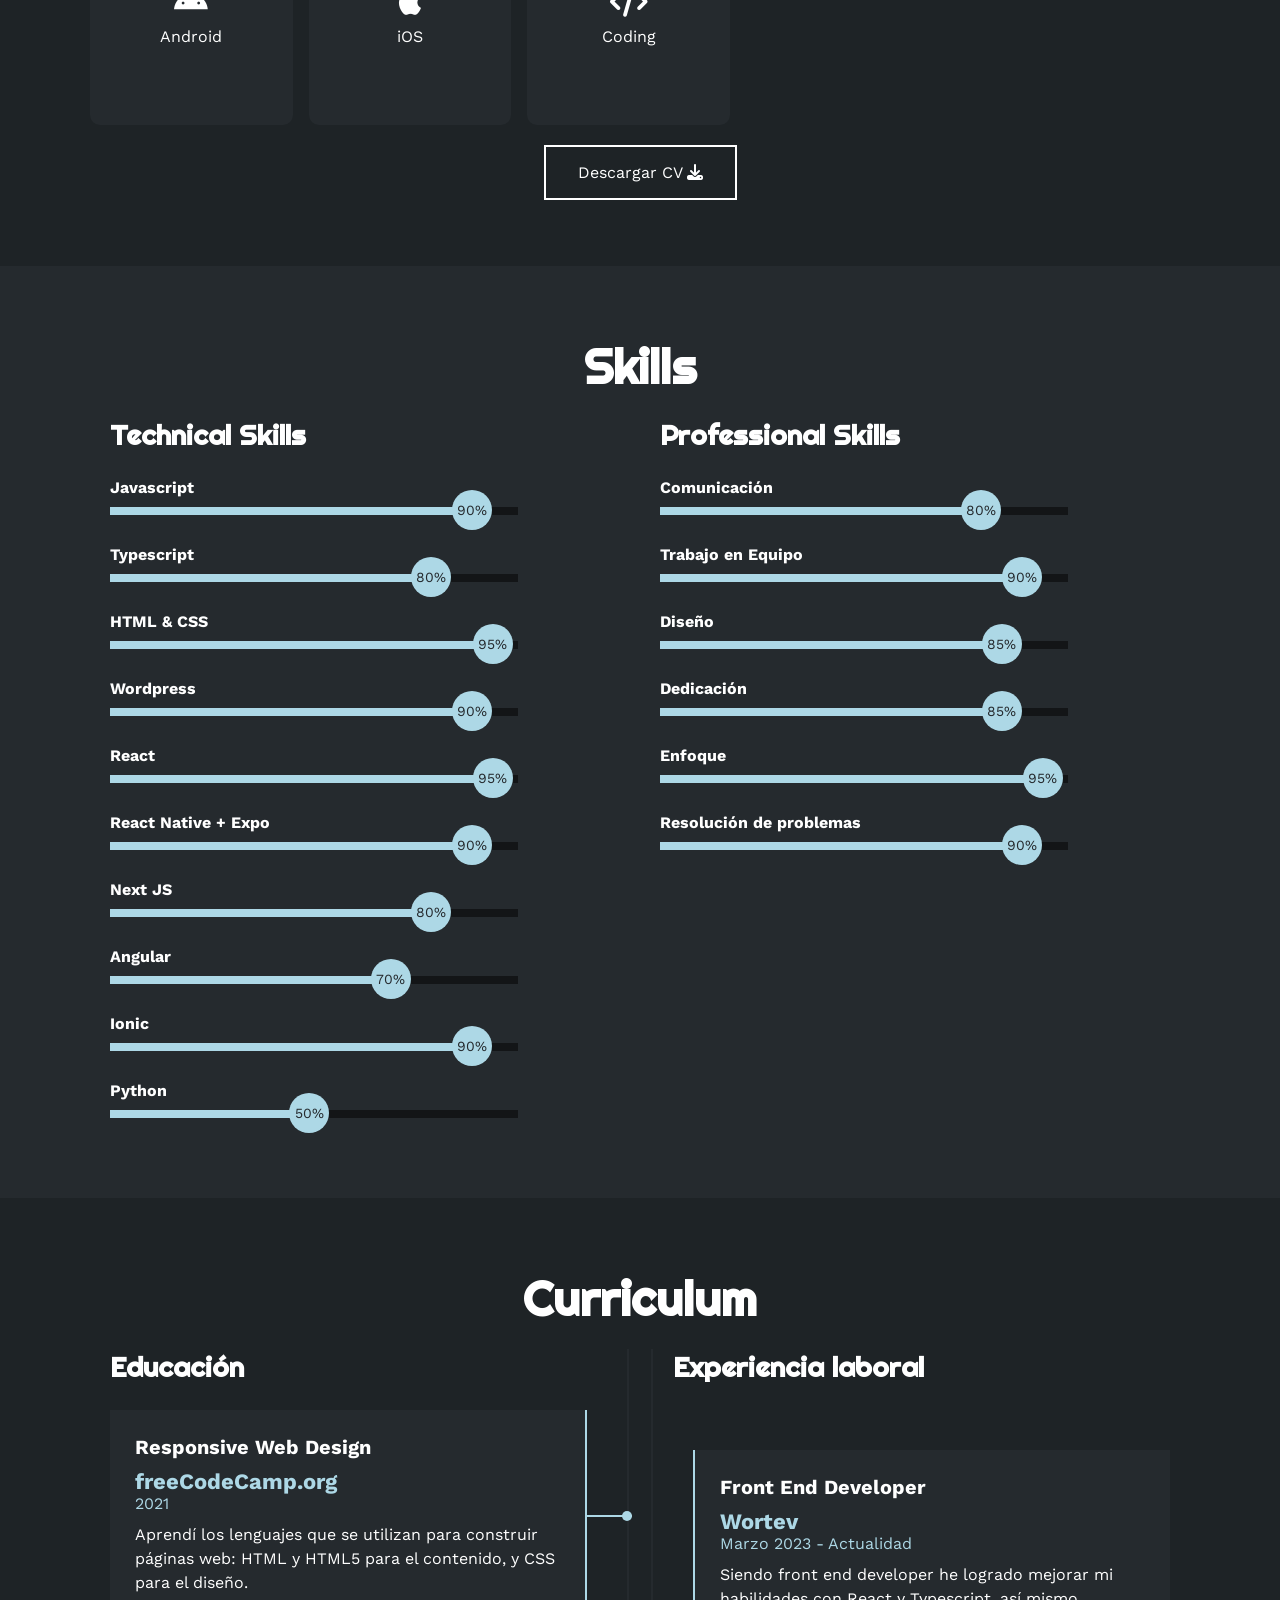
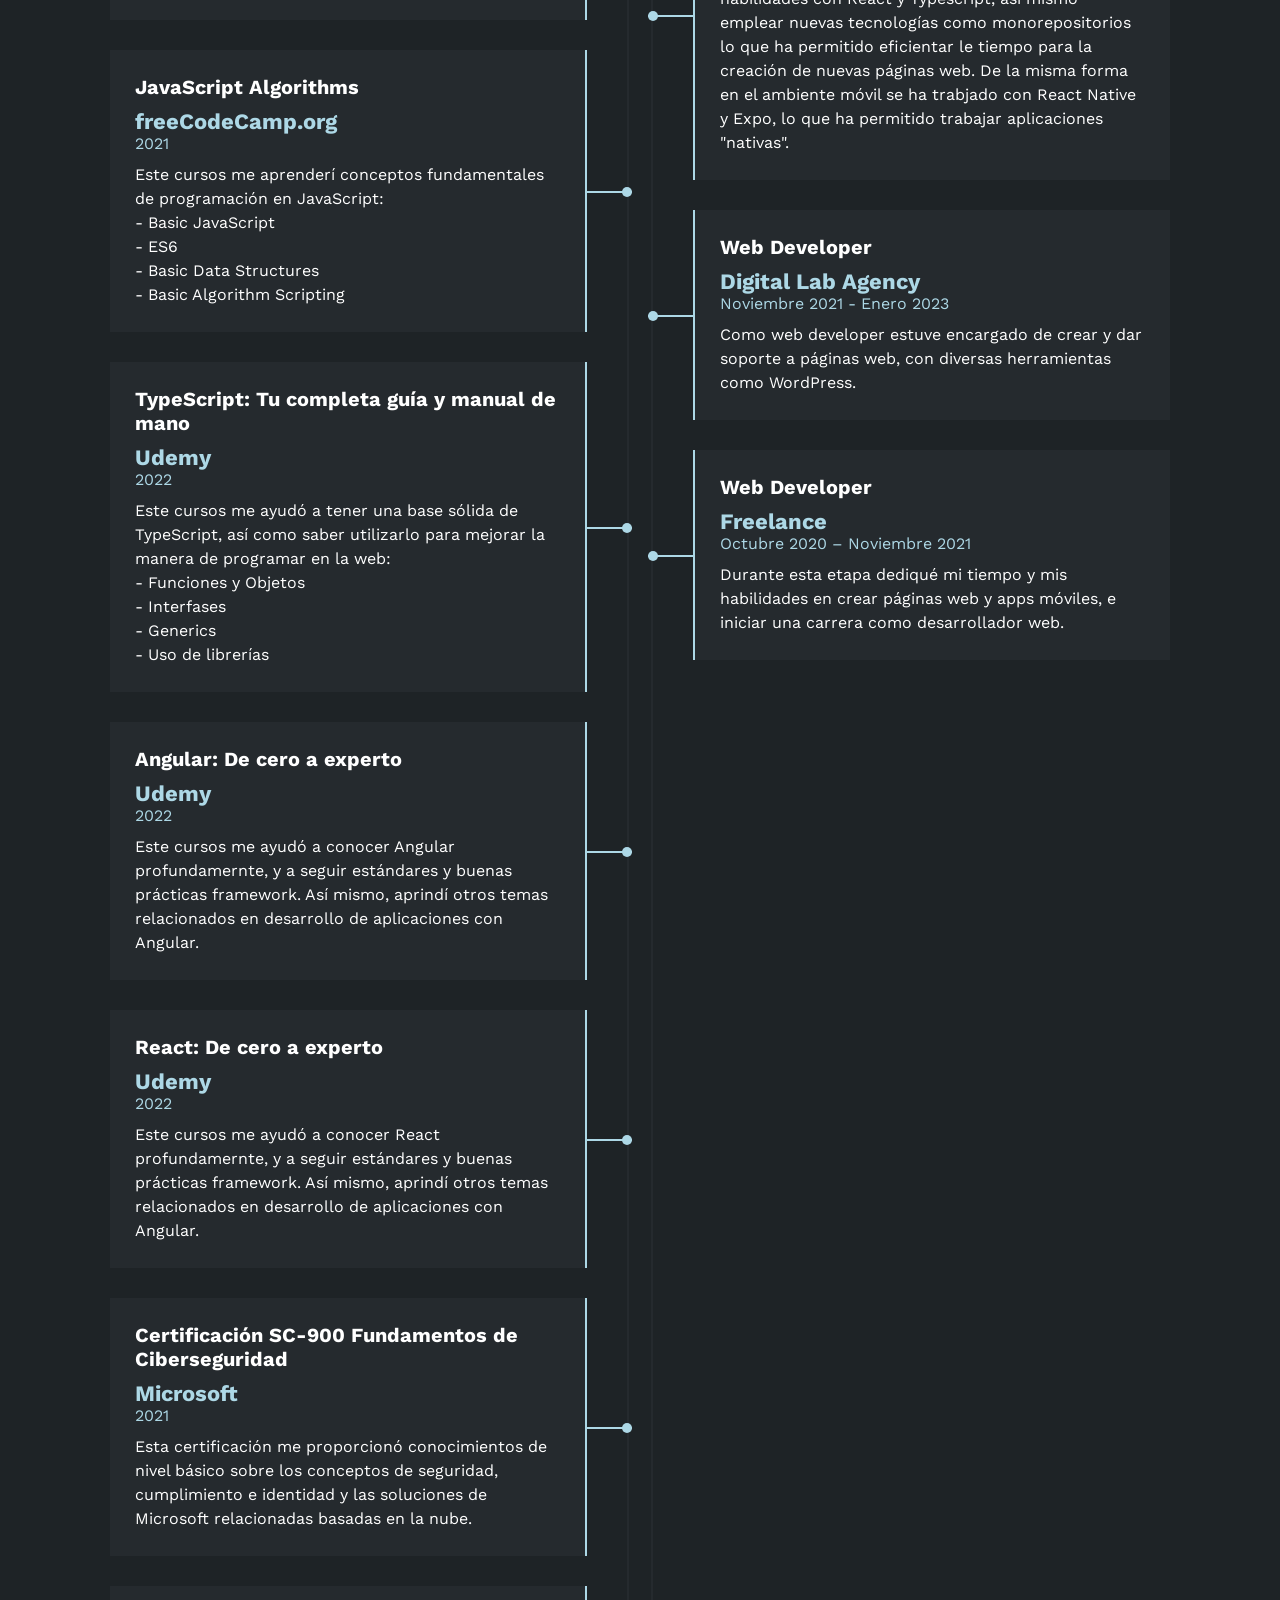
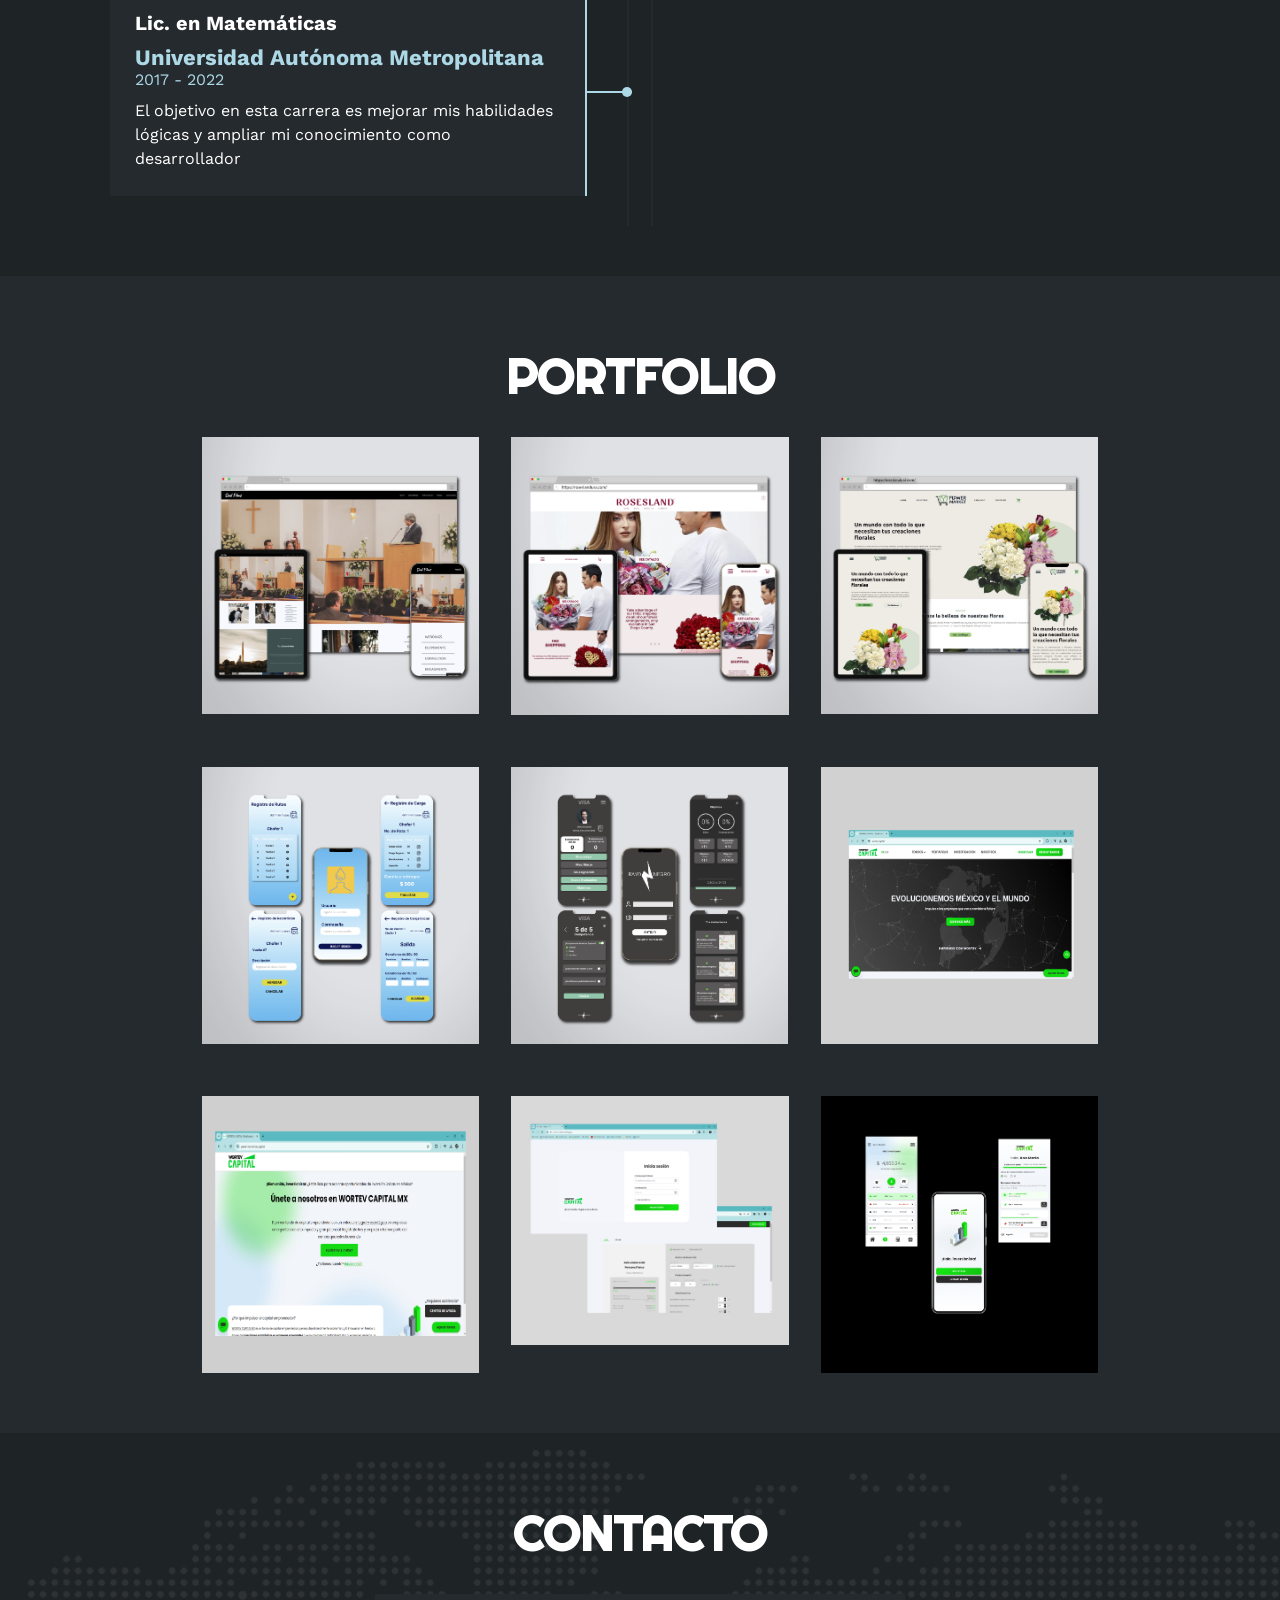
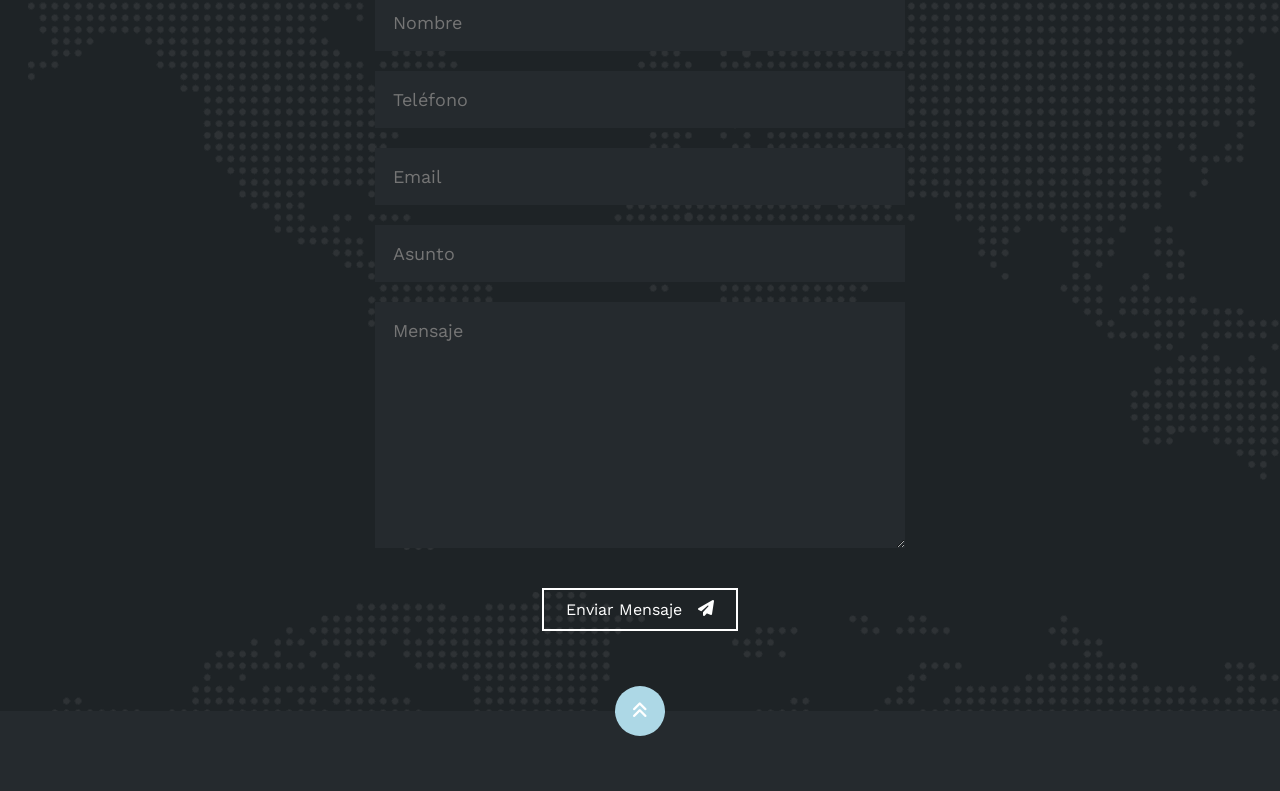
==== commit c5582c64: "Update index.html" ====
--- a/index.html
+++ b/index.html
@@ -52,6 +52,7 @@
 
             <div class="fila filaresp">
                 <!-- datos personales -->
+                <!--
                 <div class="col datos-personales">
                     <h3>Datos Personales</h3>
                     <ul>
@@ -68,8 +69,8 @@
                             Ciudad de México
                         </li>
                     </ul>
-                </div>
-
+                </div> -->
+     
                 <!-- intereses -->
                 <div class="col">
                     <h3>Intereses</h3>
